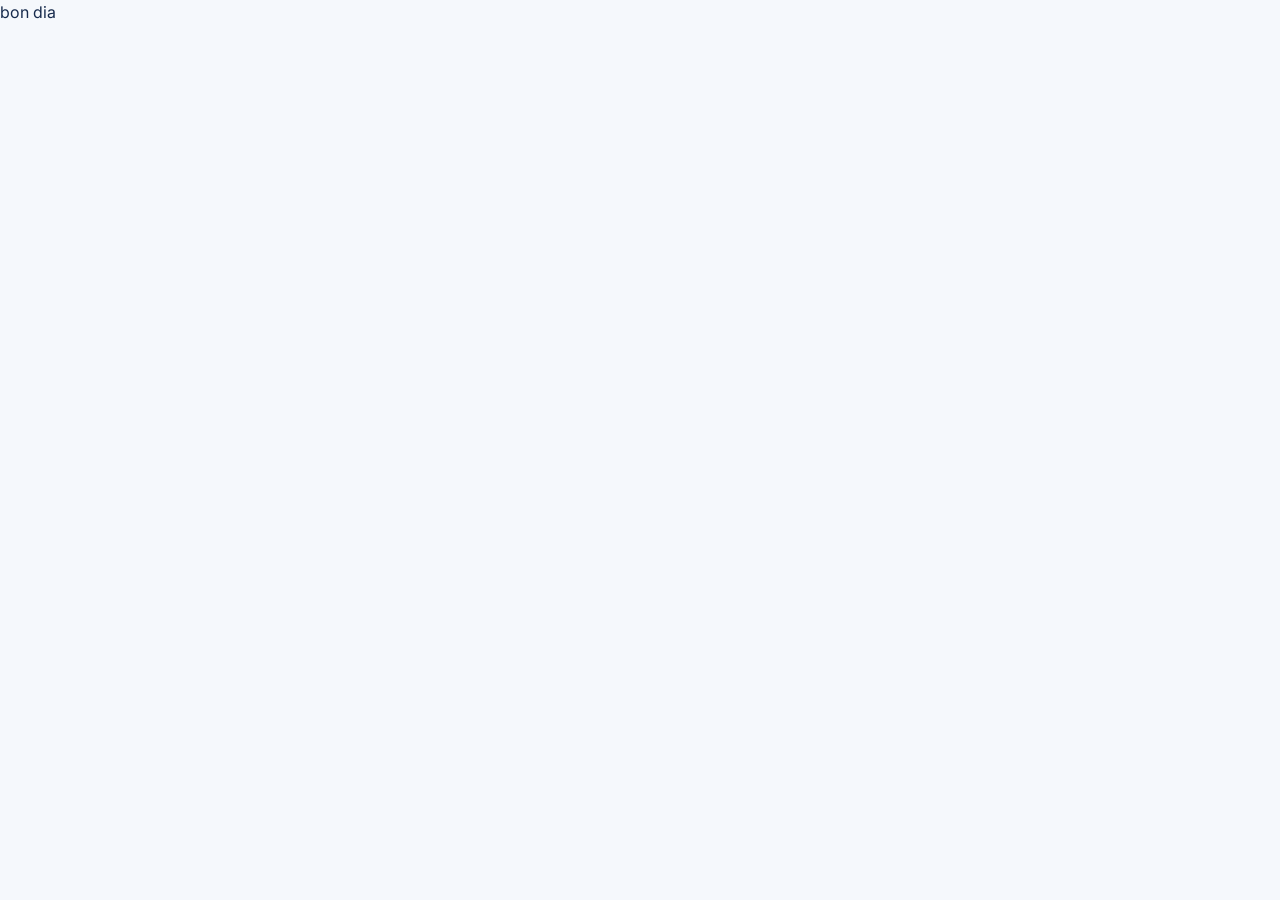
==== agendamento.html @ 5b789831 "Alterações e Adições - HTML & CSS Mudanças no HTML: - Título "Consumed" -> "ConsuMed"; - Fontes alte" ====
<!DOCTYPE html>
<html lang="pt-BR">
<head>
    <meta charset="UTF-8">
    <meta name="viewport" content="width=device-width, initial-scale=1.0">
    <title>Agendamentos</title>
    <link rel="preconnect" href="https://fonts.googleapis.com">
    <link rel="preconnect" href="https://fonts.gstatic.com" crossorigin>
    <link href="https://fonts.googleapis.com/css2?family=Inter:ital,opsz,wght@0,14..32,100..900;1,14..32,100..900&family=Newsreader:ital,opsz,wght@0,6..72,200..800;1,6..72,200..800&display=swap" rel="stylesheet">
    <link rel="stylesheet" href="style.css">
</head>
<body>
    <p>bon dia</p>
</body>
</html>
---- style.css ----
* {
    margin: 0;
    padding: 0;
    box-sizing: border-box;
}

body {
    font-family: "Inter", sans-serif;
    font-size: 16px;
    line-height: 1.6;
    background-color: #f5f8fc;
    color: #172b4d;
}

header {
    position: fixed;
    top: 0;
    left: 0;
    width: 100%;
    height: 80px;
    z-index: 1000;
    padding: 20px 40px;
    background-color: transparent;
    display: flex;
    transition: background-color 0.3s ease, padding 0.3s ease, box-shadow 0.3s ease;
}

header.scrolled {
    background-color: #172b4d;
    padding: 10px 40px;
    box-shadow: 0 2px 10px rgba(0,0,0,0,.2);
}

h1, h2, h3, h4, h5, h6 {
    font-family: 'Montserrat', serif;
    font-weight: 700;
    color: #172b4d;
}

nav {
    width: 100%;
    display: flex;
    justify-content: space-between;
    align-items: center;
}

.logo {
    position: absolute;
    left: 5%;
}

.logo img {
    width: 150px;
    display: block;
}

.paginas {
    display: flex;
    gap: 30px;
}

.paginas a {
    text-decoration: none;
    color: #172b4d;
    font-weight: 500;
}

main > section:first-child {
    position: relative;
    height: 550px;
}

.imagem {
    width: 100%;
    height: 100%;
}

.imagem img {
    width: 100%;
    height: 100%;
    object-fit: cover;
}

.texto1 {
    position: absolute;
    z-index: 2;
    top: 50%;
    left: 8%;
    transform: translateY(-50%);
}

.hero p.lead {
    font-size: 1.25rem;
}

.hero h1 {
    font-size: 2.5rem;
    margin-bottom: 1rem;
}
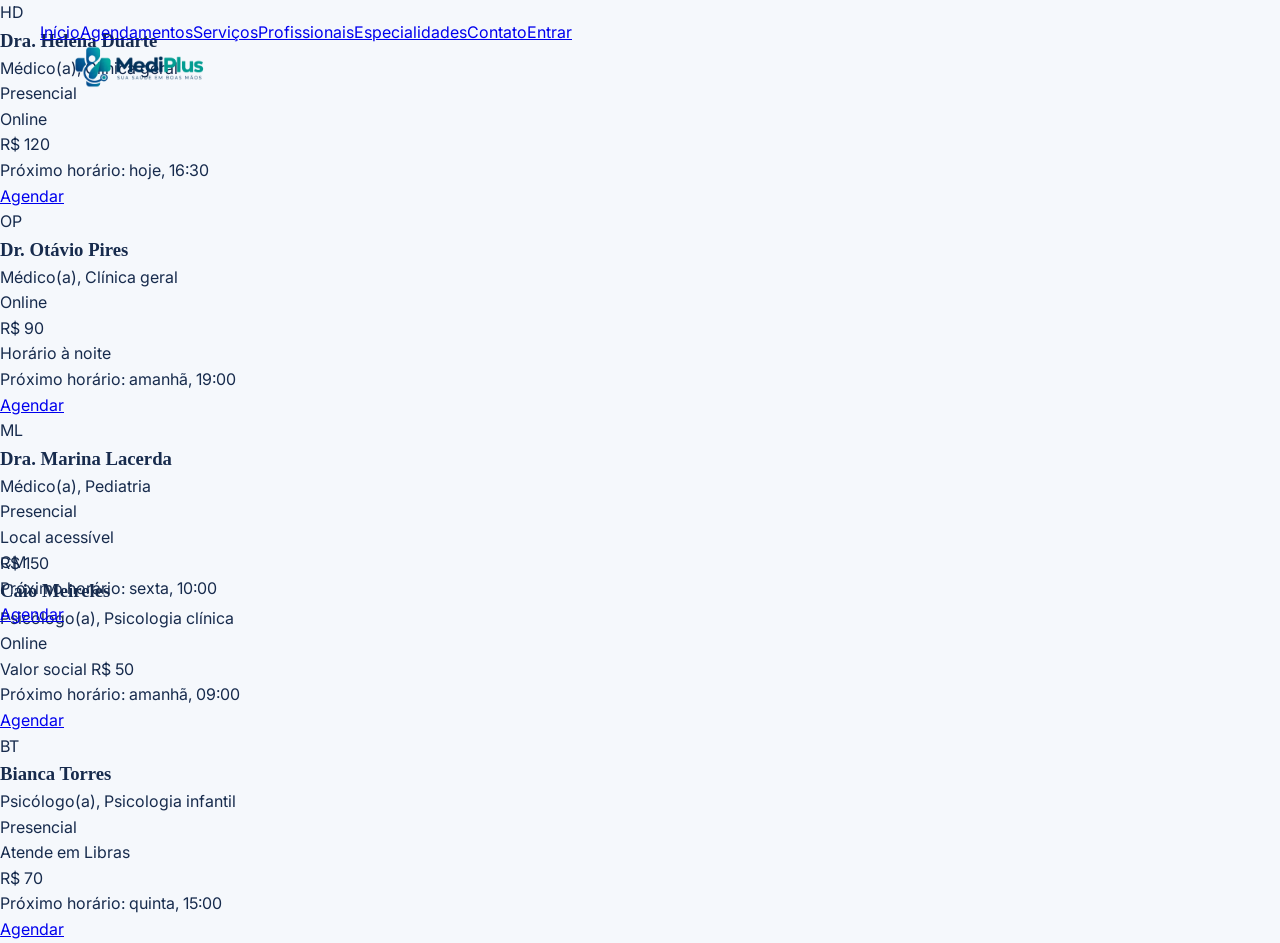
==== commit 8293f208: "1- Foi criada a página especialidades.html 2- Foi criado o conteúdo da página especialidades e agend" ====
--- a/agendamento.html
+++ b/agendamento.html
@@ -1,15 +1,109 @@
 <!DOCTYPE html>
-<html lang="pt-BR">
+<html lang="pt-br">
+
 <head>
     <meta charset="UTF-8">
-    <meta name="viewport" content="width=device-width, initial-scale=1.0">
+    <meta name="viewport" content="width=device-width, initial-scale=1, viewport-fit=cover">
+    <meta name="description"
+        content="Encontre médicos e psicólogos com horários livres, mesmo sem saber por onde começar.">
     <title>Agendamentos</title>
     <link rel="preconnect" href="https://fonts.googleapis.com">
     <link rel="preconnect" href="https://fonts.gstatic.com" crossorigin>
-    <link href="https://fonts.googleapis.com/css2?family=Inter:ital,opsz,wght@0,14..32,100..900;1,14..32,100..900&family=Newsreader:ital,opsz,wght@0,6..72,200..800;1,6..72,200..800&display=swap" rel="stylesheet">
+    <link
+        href="https://fonts.googleapis.com/css2?family=Inter:ital,opsz,wght@0,14..32,100..900;1,14..32,100..900&family=Newsreader:ital,opsz,wght@0,6..72,200..800;1,6..72,200..800&display=swap"
+        rel="stylesheet">
     <link rel="stylesheet" href="style.css">
 </head>
+
 <body>
-    <p>bon dia</p>
+    <header class="top" id="hd">
+        <div class="in">
+            <a class="logo" href="index.html"><img src="imagens/logo.png" alt="Consumed, página inicial"></a>
+            <nav aria-label="Principal">
+                <a class="l" href="#inicio">Início</a>
+                <a class="l" href="agendamento.html">Agendamentos</a>
+                <a class="l" href="#servicos">Serviços</a>
+                <a class="l" href="#profissionais">Profissionais</a>
+                <a class="l" href="especialidades.html">Especialidades</a>
+                <a class="l" href="#contato">Contato</a>
+                <a class="btn nv" href="#">Entrar</a>
+            </nav>
+        </div>
+    </header>
+
+    <main>
+        <section class="medicos">
+            <div>
+                <article class="pro m">
+                    <div class="av" aria-hidden="true">HD</div>
+                    <h3>Dra. Helena Duarte</h3>
+                    <p class="esp">Médico(a), Clínica geral</p>
+                    <ul class="tags">
+                        <li>Presencial</li>
+                        <li>Online</li>
+                        <li>R$ 120</li>
+                    </ul>
+                    <p class="slot">Próximo horário: hoje, 16:30</p>
+                    <a class="btn ghost" href="#">Agendar</a>
+                </article>
+
+                <article class="pro m">
+                    <div class="av" aria-hidden="true">OP</div>
+                    <h3>Dr. Otávio Pires</h3>
+                    <p class="esp">Médico(a), Clínica geral</p>
+                    <ul class="tags">
+                        <li>Online</li>
+                        <li>R$ 90</li>
+                        <li>Horário à noite</li>
+                    </ul>
+                    <p class="slot">Próximo horário: amanhã, 19:00</p>
+                    <a class="btn ghost" href="#">Agendar</a>
+                </article>
+
+                <article class="pro m">
+                    <div class="av" aria-hidden="true">ML</div>
+                    <h3>Dra. Marina Lacerda</h3>
+                    <p class="esp">Médico(a), Pediatria</p>
+                    <ul class="tags">
+                        <li>Presencial</li>
+                        <li>Local acessível</li>
+                        <li>R$ 150</li>
+                    </ul>
+                    <p class="slot">Próximo horário: sexta, 10:00</p>
+                    <a class="btn ghost" href="#">Agendar</a>
+                </article>
+            </div>
+        </section>
+
+
+        <section class="psicologos">
+            <div>
+                <article class="pro p">
+                    <div class="av" aria-hidden="true">CM</div>
+                    <h3>Caio Meireles</h3>
+                    <p class="esp">Psicólogo(a), Psicologia clínica</p>
+                    <ul class="tags">
+                        <li>Online</li>
+                        <li>Valor social R$ 50</li>
+                    </ul>
+                    <p class="slot">Próximo horário: amanhã, 09:00</p>
+                    <a class="btn ghost" href="#">Agendar</a>
+                </article>
+
+                <article class="pro p">
+                    <div class="av" aria-hidden="true">BT</div>
+                    <h3>Bianca Torres</h3>
+                    <p class="esp">Psicólogo(a), Psicologia infantil</p>
+                    <ul class="tags">
+                        <li>Presencial</li>
+                        <li>Atende em Libras</li>
+                        <li>R$ 70</li>
+                    </ul>
+                    <p class="slot">Próximo horário: quinta, 15:00</p>
+                    <a class="btn ghost" href="#">Agendar</a>
+                </article>
+            </div>
+        </section>
+    </main>
 </body>
 </html>
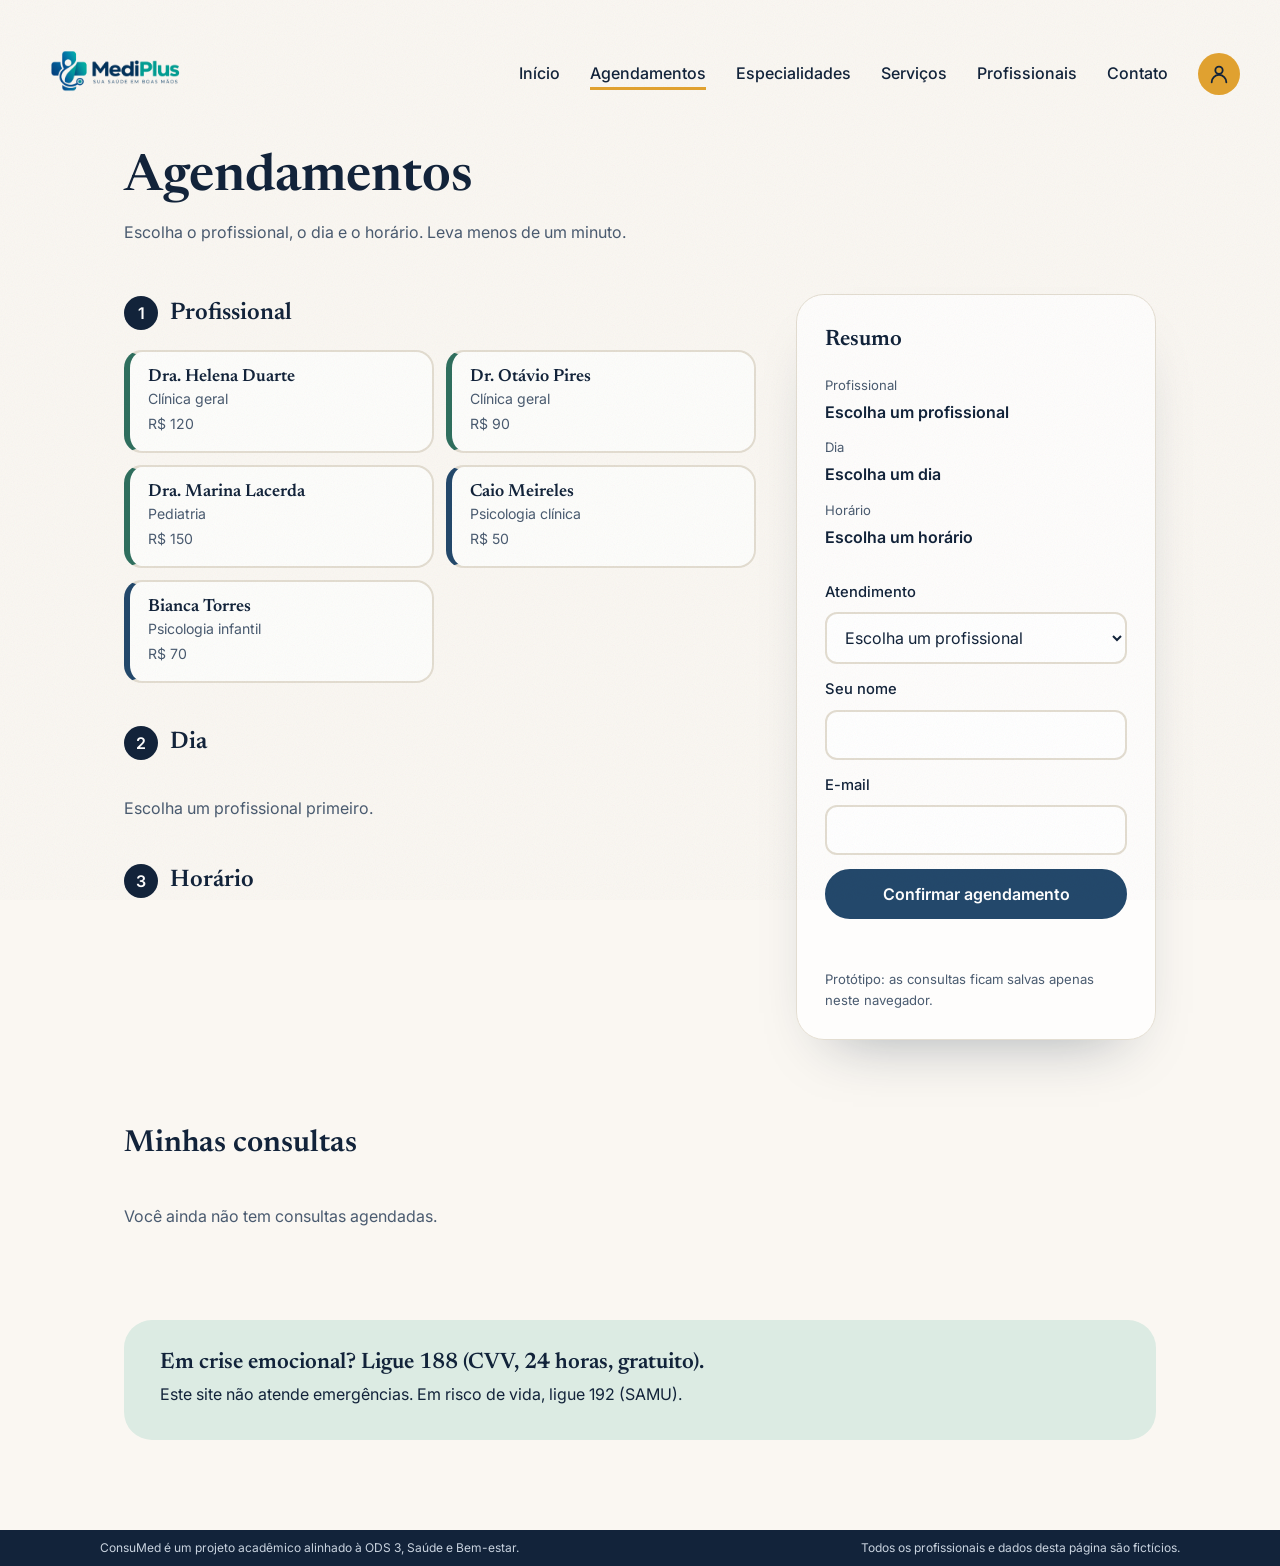
==== commit 8c16864a: "Adicionado fluxo de agendamento e página de especialidades. Implementa um novo fluxo de agendamento " ====
--- a/agendamento.html
+++ b/agendamento.html
@@ -1,109 +1,124 @@
 <!DOCTYPE html>
-<html lang="pt-br">
-
-<head>
-    <meta charset="UTF-8">
-    <meta name="viewport" content="width=device-width, initial-scale=1, viewport-fit=cover">
-    <meta name="description"
-        content="Encontre médicos e psicólogos com horários livres, mesmo sem saber por onde começar.">
-    <title>Agendamentos</title>
-    <link rel="preconnect" href="https://fonts.googleapis.com">
-    <link rel="preconnect" href="https://fonts.gstatic.com" crossorigin>
-    <link
-        href="https://fonts.googleapis.com/css2?family=Inter:ital,opsz,wght@0,14..32,100..900;1,14..32,100..900&family=Newsreader:ital,opsz,wght@0,6..72,200..800;1,6..72,200..800&display=swap"
-        rel="stylesheet">
-    <link rel="stylesheet" href="style.css">
-</head>
-
-<body>
-    <header class="top" id="hd">
-        <div class="in">
-            <a class="logo" href="index.html"><img src="imagens/logo.png" alt="Consumed, página inicial"></a>
-            <nav aria-label="Principal">
-                <a class="l" href="#inicio">Início</a>
-                <a class="l" href="agendamento.html">Agendamentos</a>
-                <a class="l" href="#servicos">Serviços</a>
-                <a class="l" href="#profissionais">Profissionais</a>
-                <a class="l" href="especialidades.html">Especialidades</a>
-                <a class="l" href="#contato">Contato</a>
-                <a class="btn nv" href="#">Entrar</a>
-            </nav>
-        </div>
-    </header>
-
-    <main>
-        <section class="medicos">
-            <div>
-                <article class="pro m">
-                    <div class="av" aria-hidden="true">HD</div>
-                    <h3>Dra. Helena Duarte</h3>
-                    <p class="esp">Médico(a), Clínica geral</p>
-                    <ul class="tags">
-                        <li>Presencial</li>
-                        <li>Online</li>
-                        <li>R$ 120</li>
-                    </ul>
-                    <p class="slot">Próximo horário: hoje, 16:30</p>
-                    <a class="btn ghost" href="#">Agendar</a>
-                </article>
-
-                <article class="pro m">
-                    <div class="av" aria-hidden="true">OP</div>
-                    <h3>Dr. Otávio Pires</h3>
-                    <p class="esp">Médico(a), Clínica geral</p>
-                    <ul class="tags">
-                        <li>Online</li>
-                        <li>R$ 90</li>
-                        <li>Horário à noite</li>
-                    </ul>
-                    <p class="slot">Próximo horário: amanhã, 19:00</p>
-                    <a class="btn ghost" href="#">Agendar</a>
-                </article>
-
-                <article class="pro m">
-                    <div class="av" aria-hidden="true">ML</div>
-                    <h3>Dra. Marina Lacerda</h3>
-                    <p class="esp">Médico(a), Pediatria</p>
-                    <ul class="tags">
-                        <li>Presencial</li>
-                        <li>Local acessível</li>
-                        <li>R$ 150</li>
-                    </ul>
-                    <p class="slot">Próximo horário: sexta, 10:00</p>
-                    <a class="btn ghost" href="#">Agendar</a>
-                </article>
+<html lang="pt-BR">
+    <head>
+        <meta charset="UTF-8" />
+        <meta name="viewport" content="width=device-width, initial-scale=1, viewport-fit=cover" />
+        <meta name="description" content="Agende uma consulta com médicos e psicólogos: escolha o profissional, o dia e o horário." />
+        <title>Agendamentos | ConsuMed</title>
+        <link rel="preconnect" href="https://fonts.googleapis.com" />
+        <link rel="preconnect" href="https://fonts.gstatic.com" crossorigin />
+        <link
+            href="https://fonts.googleapis.com/css2?family=Inter:ital,opsz,wght@0,14..32,100..900;1,14..32,100..900&family=Newsreader:ital,opsz,wght@0,6..72,200..800;1,6..72,200..800&display=swap"
+            rel="stylesheet"
+        />
+        <link rel="stylesheet" href="style.css" />
+    </head>
+ 
+    <body>
+        <header class="top" id="hd">
+            <div class="in">
+                <a class="logo" href="index.html">
+                    <img src="imagens/logo.png" alt="ConsuMed, página inicial" />
+                </a>
+                <nav aria-label="Principal" id="menu">
+                    <a class="l" href="index.html#inicio">Início</a>
+                    <a class="l" href="agendamento.html" aria-current="page">Agendamentos</a>
+                    <a class="l" href="especialidades.html">Especialidades</a>
+                    <a class="l" href="index.html#servicos">Serviços</a>
+                    <a class="l" href="index.html#profissionais">Profissionais</a>
+                    <a class="l" href="index.html#contato">Contato</a>
+                    <a class="user" href="#" aria-label="Entrar na sua conta">
+                        <svg viewBox="0 0 24 24" width="22" height="22" fill="none" stroke="currentColor" stroke-width="2" stroke-linecap="round" stroke-linejoin="round" aria-hidden="true">
+                            <circle cx="12" cy="8" r="4" />
+                            <path d="M4 21c0-4.4 3.6-8 8-8s8 3.6 8 8" />
+                        </svg>
+                    </a>
+                </nav>
+                <button class="burger" type="button" aria-label="Abrir menu" aria-expanded="false" aria-controls="menu">
+                    <span></span>
+                </button>
             </div>
-        </section>
-
-
-        <section class="psicologos">
-            <div>
-                <article class="pro p">
-                    <div class="av" aria-hidden="true">CM</div>
-                    <h3>Caio Meireles</h3>
-                    <p class="esp">Psicólogo(a), Psicologia clínica</p>
-                    <ul class="tags">
-                        <li>Online</li>
-                        <li>Valor social R$ 50</li>
-                    </ul>
-                    <p class="slot">Próximo horário: amanhã, 09:00</p>
-                    <a class="btn ghost" href="#">Agendar</a>
-                </article>
-
-                <article class="pro p">
-                    <div class="av" aria-hidden="true">BT</div>
-                    <h3>Bianca Torres</h3>
-                    <p class="esp">Psicólogo(a), Psicologia infantil</p>
-                    <ul class="tags">
-                        <li>Presencial</li>
-                        <li>Atende em Libras</li>
-                        <li>R$ 70</li>
-                    </ul>
-                    <p class="slot">Próximo horário: quinta, 15:00</p>
-                    <a class="btn ghost" href="#">Agendar</a>
-                </article>
+        </header>
+ 
+        <main>
+            <section class="pagina" aria-labelledby="t-agenda">
+                <div class="wrap">
+                    <h1 id="t-agenda">Agendamentos</h1>
+                    <p class="sub">Escolha o profissional, o dia e o horário. Leva menos de um minuto.</p>
+ 
+                    <div class="agenda">
+                        <div class="passos">
+                            <section class="passo" aria-labelledby="p1">
+                                <h2 id="p1"><span>1</span>Profissional</h2>
+                                <p class="dica" id="filtro-aviso" hidden></p>
+                                <div class="escolhas" id="profissionais-lista"></div>
+                            </section>
+                            <section class="passo" aria-labelledby="p2">
+                                <h2 id="p2"><span>2</span>Dia</h2>
+                                <div class="dias" id="dias"></div>
+                                <p class="dica" id="dica-dia"></p>
+                            </section>
+                            <section class="passo" aria-labelledby="p3">
+                                <h2 id="p3"><span>3</span>Horário</h2>
+                                <div class="horas" id="horas"></div>
+                                <p class="dica" id="dica-hora"></p>
+                            </section>
+                        </div>
+ 
+                        <aside class="resumo" aria-labelledby="t-resumo">
+                            <h2 id="t-resumo">Resumo</h2>
+                            <dl>
+                                <dt>Profissional</dt>
+                                <dd id="r-prof"></dd>
+                                <dt>Dia</dt>
+                                <dd id="r-dia"></dd>
+                                <dt>Horário</dt>
+                                <dd id="r-hora"></dd>
+                            </dl>
+                            <form id="form">
+                                <label for="atend">
+                                    Atendimento
+                                    <select id="atend"></select>
+                                </label>
+                                <label for="nome">
+                                    Seu nome
+                                    <input id="nome" name="nome" type="text" autocomplete="name" required />
+                                </label>
+                                <label for="email">
+                                    E-mail
+                                    <input id="email" name="email" type="email" autocomplete="email" required />
+                                </label>
+                                <button class="btn" type="submit">Confirmar agendamento</button>
+                            </form>
+                            <p class="aviso" id="msg" role="status"></p>
+                            <p class="nota">Protótipo: as consultas ficam salvas apenas neste navegador.</p>
+                        </aside>
+                    </div>
+ 
+                    <section class="minhas" aria-labelledby="t-minhas">
+                        <h2 id="t-minhas">Minhas consultas</h2>
+                        <ul class="consultas" id="minhas"></ul>
+                        <p class="dica" id="sem-consultas">Você ainda não tem consultas agendadas.</p>
+                    </section>
+ 
+                    <div class="crisis" role="note">
+                        <strong>Em crise emocional? Ligue 188 (CVV, 24 horas, gratuito).</strong>
+                        <span>Este site não atende emergências. Em risco de vida, ligue 192 (SAMU).</span>
+                    </div>
+                </div>
+            </section>
+        </main>
+ 
+        <footer>
+            <div class="in">
+                <span>ConsuMed é um projeto acadêmico alinhado à ODS 3, Saúde e Bem-estar.</span>
+                <span>Todos os profissionais e dados desta página são fictícios.</span>
             </div>
-        </section>
-    </main>
-</body>
-</html>+        </footer>
+ 
+        <script src="dados.js" defer></script>
+        <script src="script.js" defer></script>
+        <script src="agendamento.js" defer></script>
+    </body>
+</html>
+ 
--- a/style.css
+++ b/style.css
@@ -1,99 +1,1143 @@
+/* Paleta: papel #FAF7F2, tinta #12233A, azul (psicólogos), verde (médicos), âmbar (destaque) */
+:root {
+    --paper: #faf7f2;
+    --ink: #12233a;
+    --amber: #e0a130;
+    --muted: #4a5b70;
+    --blue: #23486b;
+    --green: #2f6f5e;
+    --green-l: #3f8f7b;
+    --mint: #dcebe3;
+    --sky: #dde7f2;
+    --line: #e3ddd1;
+    --card: rgba(255, 255, 255, 0.72);
+    --serif: 'Newsreader', Georgia, serif;
+    --sans: 'Inter', system-ui, sans-serif;
+}
 * {
     margin: 0;
     padding: 0;
     box-sizing: border-box;
 }
-
+html {
+    scroll-behavior: smooth;
+    scroll-padding-top: 90px;
+    overflow-x: clip;
+}
 body {
-    font-family: "Inter", sans-serif;
+    font-family: var(--sans);
     font-size: 16px;
     line-height: 1.6;
-    background-color: #f5f8fc;
-    color: #172b4d;
-}
-
+    background: var(--paper);
+    color: var(--ink);
+    overflow-x: clip;
+}
+h1,
+h2,
+h3,
+h4 {
+    font-family: var(--serif);
+    font-weight: 600;
+    color: var(--ink);
+}
+[hidden] {
+    display: none !important;
+}
+a:focus-visible,
+button:focus-visible,
+input:focus-visible,
+textarea:focus-visible,
+select:focus-visible {
+    outline: 3px solid var(--amber);
+    outline-offset: 3px;
+}
+.wrap {
+    position: relative;
+    z-index: 2;
+    max-width: 1080px;
+    margin: 0 auto;
+    padding: 0 24px;
+}
+ 
+/* Grão sobre a página */
+body::before {
+    content: '';
+    position: fixed;
+    inset: 0;
+    pointer-events: none;
+    z-index: 50;
+    opacity: 0.07;
+    mix-blend-mode: multiply;
+    background-image: url("data:image/svg+xml,%3Csvg xmlns='http://www.w3.org/2000/svg' width='160' height='160'%3E%3Cfilter id='n'%3E%3CfeTurbulence type='fractalNoise' baseFrequency='.9' numOctaves='2' stitchTiles='stitch'/%3E%3C/filter%3E%3Crect width='100%25' height='100%25' filter='url(%23n)'/%3E%3C/svg%3E");
+}
+ 
+/* Header fixo: transparente no topo, #12233A depois de rolar */
 header {
     position: fixed;
     top: 0;
     left: 0;
     width: 100%;
-    height: 80px;
     z-index: 1000;
-    padding: 20px 40px;
-    background-color: transparent;
-    display: flex;
-    transition: background-color 0.3s ease, padding 0.3s ease, box-shadow 0.3s ease;
-}
-
+    padding: 24px 40px;
+    background: transparent;
+    color: var(--ink);
+    transition:
+        background-color 0.3s ease,
+        color 0.3s ease,
+        padding 0.3s ease,
+        box-shadow 0.3s ease;
+}
+header.scrolled,
+header.open {
+    background: #12233a;
+    color: #ffffff;
+}
 header.scrolled {
-    background-color: #172b4d;
     padding: 10px 40px;
-    box-shadow: 0 2px 10px rgba(0,0,0,0,.2);
-}
-
-h1, h2, h3, h4, h5, h6 {
-    font-family: 'Montserrat', serif;
-    font-weight: 700;
-    color: #172b4d;
-}
-
-nav {
-    width: 100%;
-    display: flex;
+    box-shadow: 0 2px 10px rgba(0, 0, 0, 0.2);
+}
+header .in {
+    max-width: 1200px;
+    margin: 0 auto;
+    display: flex;
+    align-items: center;
     justify-content: space-between;
-    align-items: center;
-}
-
-.logo {
-    position: absolute;
-    left: 5%;
-}
-
+    gap: 24px;
+}
 .logo img {
     width: 150px;
     display: block;
-}
-
-.paginas {
-    display: flex;
+    transition: filter 0.3s ease;
+}
+header.scrolled .logo img,
+header.open .logo img {
+    filter: brightness(0) invert(1);
+} /* remova se o logo já for claro */
+nav {
+    display: flex;
+    align-items: center;
     gap: 30px;
 }
-
-.paginas a {
+nav a.l {
     text-decoration: none;
-    color: #172b4d;
+    color: inherit;
     font-weight: 500;
 }
-
-main > section:first-child {
+nav a.l:hover {
+    text-decoration: underline;
+    text-underline-offset: 6px;
+}
+.user {
+    display: grid;
+    place-items: center;
+    width: 42px;
+    height: 42px;
+    border-radius: 50%;
+    background: #e0a130;
+    color: #12233a;
+    transition: transform 0.2s ease;
+}
+.user:hover {
+    transform: scale(1.06);
+}
+.burger {
+    display: none;
+    width: 44px;
+    height: 44px;
+    border: 0;
+    background: transparent;
+    color: inherit;
+    cursor: pointer;
+    place-items: center;
+}
+.burger span {
+    display: block;
+    width: 22px;
+    height: 2px;
+    background: currentColor;
+    box-shadow:
+        0 7px currentColor,
+        0 -7px currentColor;
+}
+ 
+/* Botões */
+.btn {
+    display: inline-block;
+    font: 600 1rem var(--sans);
+    padding: 13px 26px;
+    border-radius: 999px;
+    background: var(--blue);
+    color: #fff;
+    text-decoration: none;
+    border: 2px solid var(--blue);
+    cursor: pointer;
+    transition: background-color 0.2s ease;
+}
+.btn:hover {
+    background: #1a3a5b;
+}
+.btn.ghost {
+    background: transparent;
+    color: var(--ink);
+    border-color: var(--line);
+    padding: 9px 20px;
+    font-size: 0.95rem;
+}
+.btn.ghost:hover {
+    background: #fff;
+}
+ 
+/* Hero */
+.hero {
     position: relative;
-    height: 550px;
-}
-
-.imagem {
+    min-height: 100vh;
+    display: flex;
+    align-items: center;
+    overflow: hidden;
+    padding: 120px 0 110px;
+}
+#sh {
+    position: absolute;
+    inset: 0;
     width: 100%;
     height: 100%;
-}
-
-.imagem img {
+    background: linear-gradient(120deg, #dcebe3, #faf7f2 55%, #dde7f2);
+}
+.hero::after {
+    content: '';
+    position: absolute;
+    left: 0;
+    right: 0;
+    bottom: 0;
+    height: 160px;
+    background: linear-gradient(transparent, var(--paper));
+}
+.hero .wrap {
+    display: grid;
+    gap: 56px;
+    align-items: center;
+    width: 100%;
+}
+.hero h1 {
+    font-size: clamp(2.4rem, 5.4vw, 4rem);
+    line-height: 1.1;
+    letter-spacing: -0.015em;
+    max-width: 12em;
+    margin-bottom: 1rem;
+}
+.hero p.lead {
+    font-size: 1.25rem;
+    color: var(--muted);
+    max-width: 26em;
+}
+.cta {
+    margin-top: 40px;
+    display: flex;
+    flex-wrap: wrap;
+    align-items: center;
+    gap: 14px 28px;
+}
+.cta a.t {
+    color: var(--ink);
+    font-weight: 600;
+}
+.flutua {
+    position: absolute;
+    left: 4%;
+    bottom: 40px;
+    padding: 14px 20px;
+    border-radius: 18px;
+    background: rgba(255, 255, 255, 0.85);
+    backdrop-filter: blur(8px);
+    box-shadow: 0 20px 40px -20px rgba(18, 35, 58, 0.5);
+    display: grid;
+}
+.flutua small {
+    color: var(--muted);
+    font-size: 0.8rem;
+}
+.flutua b {
+    font: 600 1.3rem var(--serif);
+}
+ 
+/* Moldura da imagem do hero */
+.arte {
+    position: relative;
+}
+.moldura {
+    position: relative;
+    isolation: isolate;
+    width: 100%;
+    max-width: 400px;
+    aspect-ratio: 4 / 5;
+    margin: 0 auto;
+    padding: 10px;
+    background: rgba(255, 255, 255, 0.7);
+    border: 1px solid var(--line);
+    border-radius: 999px 999px 32px 32px;
+    box-shadow: 0 30px 60px -30px rgba(18, 35, 58, 0.5);
+}
+.moldura::before {
+    content: '';
+    position: absolute;
+    inset: 0;
+    z-index: -1;
+    transform: translate(18px, 18px);
+    border: 2px solid var(--green-l);
+    border-radius: inherit;
+}
+.foto {
+    position: relative;
+    width: 100%;
+    height: 100%;
+    overflow: hidden;
+    border-radius: 999px 999px 22px 22px;
+    background: linear-gradient(160deg, var(--mint), var(--sky));
+}
+.foto::after {
+    content: 'Espaço para a sua imagem';
+    position: absolute;
+    inset: 18px;
+    display: grid;
+    place-items: center;
+    padding: 24px;
+    text-align: center;
+    color: var(--muted);
+    font: 500 0.95rem var(--sans);
+    border: 2px dashed rgba(35, 72, 107, 0.3);
+    border-radius: 999px 999px 14px 14px;
+}
+.foto img {
+    position: absolute;
+    inset: 0;
+    z-index: 1;
     width: 100%;
     height: 100%;
     object-fit: cover;
 }
-
-.texto1 {
+ 
+/* Seções */
+section.s {
+    padding: 130px 0 0;
+}
+section.s h2 {
+    font-size: clamp(1.9rem, 3.6vw, 2.7rem);
+    line-height: 1.12;
+}
+.sub {
+    color: var(--muted);
+    max-width: 34em;
+    margin: 14px 0 0;
+}
+.c {
+    text-align: left;
+}
+ 
+/* Triagem em duas colunas */
+#comecar .wrap {
+    display: grid;
+    gap: 0 72px;
+    grid-template-columns: 1fr;
+    grid-template-areas: 'h' 's' 'c' 'o' 'n';
+}
+#t-comecar {
+    grid-area: h;
+}
+#comecar .sub:first-of-type {
+    grid-area: s;
+}
+.chips {
+    grid-area: c;
+    display: flex;
+    flex-direction: column;
+    gap: 12px;
+    margin-top: 32px;
+    counter-reset: c;
+}
+#out {
+    grid-area: o;
+    margin-top: 32px;
+    padding: 32px;
+    background: var(--card);
+    backdrop-filter: blur(8px);
+    border: 1px solid var(--line);
+    border-radius: 32px;
+    box-shadow: 0 30px 60px -36px rgba(18, 35, 58, 0.4);
+}
+#comecar .sub:last-of-type {
+    grid-area: n;
+    font-size: 0.92rem;
+    margin-top: 20px;
+}
+@media (min-width: 900px) {
+    #comecar .wrap {
+        grid-template-columns: 0.9fr 1.1fr;
+        grid-template-areas: 'h o' 's o' 'c o' 'n o';
+        grid-template-rows: auto auto auto 1fr;
+        align-items: start;
+    }
+    #out {
+        margin-top: 0;
+    }
+}
+.chip,
+.tab {
+    font: 500 1.05rem var(--sans);
+    border: 2px solid var(--line);
+    background: var(--card);
+    color: var(--ink);
+    cursor: pointer;
+    backdrop-filter: blur(6px);
+}
+.chip {
+    display: flex;
+    align-items: center;
+    gap: 16px;
+    text-align: left;
+    padding: 18px 22px;
+    border-radius: 20px;
+    counter-increment: c;
+}
+.chip::before {
+    content: counter(c, decimal-leading-zero);
+    font: 600 1.2rem var(--serif);
+    color: var(--green);
+}
+.chip:hover,
+.tab:hover {
+    border-color: var(--blue);
+}
+.chip[aria-pressed='true'],
+.tab[aria-pressed='true'] {
+    background: var(--ink);
+    border-color: var(--ink);
+    color: #fff;
+}
+.chip[aria-pressed='true']::before {
+    color: var(--amber);
+}
+#out h3 {
+    font-size: 1.5rem;
+}
+.why {
+    color: var(--muted);
+    margin: 8px 0 24px;
+}
+.fade {
+    animation: entra 0.3s ease-out;
+}
+@keyframes entra {
+    from {
+        opacity: 0;
+        transform: translateY(8px);
+    }
+    to {
+        opacity: 1;
+        transform: none;
+    }
+}
+ 
+/* Serviços (bento) */
+.bento {
+    display: grid;
+    gap: 18px;
+    margin-top: 48px;
+    grid-template-columns: repeat(4, 1fr);
+    grid-auto-rows: minmax(150px, auto);
+}
+.tile {
+    position: relative;
+    overflow: hidden;
+    padding: 28px;
+    border-radius: 28px;
+    display: flex;
+    flex-direction: column;
+    justify-content: flex-end;
+    gap: 6px;
+    background: var(--card);
+    border: 1px solid var(--line);
+}
+.tile::after {
+    content: '';
     position: absolute;
-    z-index: 2;
-    top: 50%;
-    left: 8%;
-    transform: translateY(-50%);
-}
-
-.hero p.lead {
+    top: -50px;
+    right: -50px;
+    width: 160px;
+    height: 160px;
+    border-radius: 50%;
+    background: currentColor;
+    opacity: 0.08;
+}
+.tile h3 {
+    font-size: 1.3rem;
+    color: inherit;
+}
+.tile p {
+    max-width: 24em;
+    opacity: 0.9;
+}
+.t-med {
+    grid-column: span 2;
+    grid-row: span 2;
+    background: var(--green);
+    color: #fff;
+    border: 0;
+}
+.t-med h3 {
+    font-size: 2.1rem;
+}
+.t-psi {
+    grid-column: span 2;
+    background: var(--blue);
+    color: #fff;
+    border: 0;
+}
+.t-val {
+    background: #f6e4b5;
+    border: 0;
+}
+.t-lib {
+    grid-column: span 2;
+    background: var(--mint);
+    border: 0;
+}
+.t-noi {
+    grid-column: span 2;
+    background: var(--ink);
+    color: #fff;
+    border: 0;
+}
+@media (max-width: 760px) {
+    .bento {
+        grid-template-columns: 1fr 1fr;
+    }
+    .t-med,
+    .t-psi,
+    .t-lib,
+    .t-noi {
+        grid-column: span 2;
+        grid-row: auto;
+    }
+}
+ 
+/* Busca direta */
+.search {
+    margin-top: 40px;
+    padding: 36px;
+    background: var(--ink);
+    color: #fff;
+    border-radius: 28px;
+    text-align: left;
+    box-shadow: 0 30px 60px -30px rgba(18, 35, 58, 0.5);
+}
+.fields {
+    display: grid;
+    gap: 16px;
+    grid-template-columns: repeat(auto-fit, minmax(200px, 1fr));
+    align-items: end;
+}
+label {
+    display: grid;
+    gap: 8px;
+    font-size: 0.92rem;
+    font-weight: 500;
+}
+select,
+input,
+textarea {
+    font: 400 1rem var(--sans);
+    width: 100%;
+    min-height: 50px;
+    padding: 13px 14px;
+    border: 2px solid transparent;
+    border-radius: 12px;
+    background: #fff;
+    color: var(--ink);
+}
+.search .btn {
+    background: var(--amber);
+    border-color: var(--amber);
+    color: var(--ink);
+}
+details {
+    margin-top: 24px;
+}
+summary {
+    cursor: pointer;
+    font-weight: 500;
+}
+.access {
+    display: flex;
+    flex-wrap: wrap;
+    gap: 10px;
+    margin-top: 16px;
+}
+.tog {
+    font: 500 0.95rem var(--sans);
+    padding: 9px 16px;
+    border-radius: 999px;
+    border: 2px solid #4b6482;
+    background: transparent;
+    color: #fff;
+    cursor: pointer;
+}
+.tog[aria-pressed='true'] {
+    background: var(--amber);
+    border-color: var(--amber);
+    color: var(--ink);
+}
+ 
+/* Profissionais */
+.tabs {
+    display: flex;
+    flex-wrap: wrap;
+    gap: 10px;
+    margin-top: 28px;
+}
+.tab {
+    padding: 10px 22px;
+    border-radius: 999px;
+}
+.list {
+    display: grid;
+    gap: 28px;
+    grid-template-columns: repeat(auto-fit, minmax(280px, 1fr));
+    margin-top: 36px;
+}
+.pair {
+    display: grid;
+    gap: 20px;
+    grid-template-columns: 1fr;
+}
+.pro {
+    display: grid;
+    align-content: start;
+    gap: 10px;
+    padding: 28px;
+    background: var(--card);
+    backdrop-filter: blur(8px);
+    border: 1px solid var(--line);
+    border-radius: 24px;
+    box-shadow: 0 20px 40px -24px rgba(18, 35, 58, 0.25);
+    transition: transform 0.25s ease;
+}
+.list .pro:hover {
+    transform: translateY(-6px);
+}
+.av {
+    width: 56px;
+    height: 56px;
+    border-radius: 50%;
+    display: grid;
+    place-items: center;
+    background: var(--green);
+    color: #fff;
+    font: 600 1.1rem var(--serif);
+}
+.pro.p .av {
+    background: var(--blue);
+}
+.pro h3 {
     font-size: 1.25rem;
-}
-
-.hero h1 {
-    font-size: 2.5rem;
-    margin-bottom: 1rem;
-}
+    margin-top: 6px;
+}
+.esp {
+    color: var(--muted);
+}
+.tags {
+    list-style: none;
+    margin-top: 4px;
+    display: flex;
+    flex-wrap: wrap;
+    gap: 8px;
+}
+.tags li {
+    font-size: 0.86rem;
+    font-weight: 500;
+    padding: 4px 12px;
+    border-radius: 999px;
+    background: var(--mint);
+}
+.pro.p .tags li {
+    background: var(--sky);
+}
+.slot {
+    font-weight: 600;
+    margin-top: 8px;
+}
+.pro .btn {
+    justify-self: start;
+    margin-top: 6px;
+}
+ 
+/* Contato */
+.contato {
+    display: grid;
+    gap: 48px;
+}
+@media (min-width: 900px) {
+    .contato {
+        grid-template-columns: 0.8fr 1.2fr;
+    }
+}
+.info {
+    margin-top: 28px;
+    font: 500 1.2rem/1.7 var(--serif);
+}
+.form {
+    display: grid;
+    gap: 18px;
+    padding: 32px;
+    background: var(--card);
+    backdrop-filter: blur(8px);
+    border: 1px solid var(--line);
+    border-radius: 28px;
+}
+.form input,
+.form textarea {
+    border-color: var(--line);
+    resize: vertical;
+}
+.form .btn {
+    justify-self: start;
+}
+ 
+/* Aviso de crise e rodapé */
+.crisis {
+    margin-top: 130px;
+    padding: 32px 36px;
+    background: var(--mint);
+    border-radius: 28px;
+    display: flex;
+    flex-wrap: wrap;
+    gap: 8px 32px;
+    align-items: center;
+    justify-content: space-between;
+}
+.crisis strong {
+    font: 600 1.4rem var(--serif);
+}
+footer {
+    margin-top: 90px;
+    padding: 10px 24px;
+    background: var(--ink);
+    color: #c9d3df;
+    font-size: 0.75rem;
+    line-height: 1.4;
+}
+footer .in {
+    max-width: 1080px;
+    margin: 0 auto;
+    display: flex;
+    flex-wrap: wrap;
+    justify-content: space-between;
+    gap: 4px 24px;
+}
+.pagina {
+    min-height: 70vh;
+    padding: 150px 0 0;
+}
+.pagina h1 {
+    font-size: clamp(2.2rem, 4.5vw, 3.2rem);
+    line-height: 1.1;
+}
+ 
+/* Desktop largo: hero em duas colunas */
+@media (min-width: 900px) {
+    .hero .wrap {
+        grid-template-columns: 1.1fr 0.9fr;
+    }
+}
+ 
+/* Menu mobile */
+@media (max-width: 900px) {
+    header {
+        padding: 16px 20px;
+    }
+    header.scrolled {
+        padding: 10px 20px;
+    }
+    .burger {
+        display: grid;
+    }
+    nav {
+        display: none;
+        position: absolute;
+        top: 100%;
+        left: 0;
+        right: 0;
+        flex-direction: column;
+        align-items: flex-start;
+        gap: 0;
+        padding: 8px 24px 24px;
+        background: #12233a;
+        color: #fff;
+    }
+    header.open nav {
+        display: flex;
+    }
+    nav a.l {
+        padding: 14px 0;
+        width: 100%;
+    }
+    nav .user {
+        margin-top: 12px;
+    }
+}
+@media (max-width: 600px) {
+    .search,
+    .form,
+    #out {
+        padding: 22px;
+    }
+}
+@media (prefers-reduced-motion: reduce) {
+    html {
+        scroll-behavior: auto;
+    }
+    .fade {
+        animation: none;
+    }
+}
+ 
+/* ===== Páginas internas: navegação atual ===== */
+nav a.l[aria-current='page'] {
+    text-decoration: underline;
+    text-decoration-color: var(--amber);
+    text-decoration-thickness: 3px;
+    text-underline-offset: 8px;
+}
+ 
+/* ===== Especialidades ===== */
+.esp-grid {
+    display: grid;
+    gap: 18px;
+    margin-top: 48px;
+    grid-template-columns: repeat(auto-fit, minmax(260px, 1fr));
+}
+.esp-card {
+    display: grid;
+    align-content: start;
+    gap: 10px;
+    padding: 28px;
+    border-radius: 28px;
+}
+.esp-card.e-geral {
+    background: var(--green);
+    color: #fff;
+}
+.esp-card.e-psi {
+    background: var(--blue);
+    color: #fff;
+}
+.esp-card.e-crianca {
+    background: var(--mint);
+}
+.esp-card h3 {
+    color: inherit;
+    font-size: 1.5rem;
+}
+.esp-card .para {
+    font-weight: 600;
+}
+.pagina .crisis,
+.s .crisis {
+    margin-top: 90px;
+}
+ 
+/* ===== Agendamentos ===== */
+.agenda {
+    display: grid;
+    gap: 40px;
+    margin-top: 48px;
+}
+.passo {
+    margin-bottom: 40px;
+}
+.passo h2 {
+    display: flex;
+    align-items: center;
+    gap: 12px;
+    font-size: 1.5rem;
+}
+.passo h2 span {
+    display: grid;
+    place-items: center;
+    width: 34px;
+    height: 34px;
+    border-radius: 50%;
+    background: var(--ink);
+    color: #fff;
+    font: 600 1rem var(--sans);
+}
+.escolhas {
+    display: grid;
+    gap: 12px;
+    margin-top: 18px;
+    grid-template-columns: repeat(auto-fit, minmax(230px, 1fr));
+}
+.escolha {
+    display: grid;
+    gap: 2px;
+    padding: 16px 18px;
+    text-align: left;
+    font: inherit;
+    color: var(--ink);
+    background: var(--card);
+    border: 2px solid var(--line);
+    border-left-width: 6px;
+    border-radius: 18px;
+    cursor: pointer;
+}
+.escolha.m {
+    border-left-color: var(--green);
+}
+.escolha.p {
+    border-left-color: var(--blue);
+}
+.escolha b {
+    font: 600 1.1rem var(--serif);
+}
+.escolha small {
+    color: var(--muted);
+    font-size: 0.88rem;
+}
+.escolha[aria-pressed='true'] {
+    background: #fff;
+    box-shadow:
+        0 0 0 2px var(--ink),
+        0 12px 30px -18px rgba(18, 35, 58, 0.5);
+}
+.dias,
+.horas {
+    display: flex;
+    flex-wrap: wrap;
+    gap: 10px;
+    margin-top: 18px;
+}
+.dia,
+.hora {
+    font: 500 1rem var(--sans);
+    color: var(--ink);
+    background: var(--card);
+    border: 2px solid var(--line);
+    border-radius: 14px;
+    cursor: pointer;
+}
+.dia {
+    display: grid;
+    justify-items: center;
+    min-width: 72px;
+    padding: 8px 16px;
+    line-height: 1.3;
+}
+.dia small {
+    text-transform: capitalize;
+    opacity: 0.75;
+}
+.hora {
+    padding: 10px 18px;
+}
+.dia:hover,
+.hora:hover:not(:disabled) {
+    border-color: var(--blue);
+}
+.dia[aria-pressed='true'],
+.hora[aria-pressed='true'] {
+    background: var(--ink);
+    border-color: var(--ink);
+    color: #fff;
+}
+.hora:disabled {
+    opacity: 0.45;
+    text-decoration: line-through;
+    cursor: not-allowed;
+}
+.dica {
+    margin-top: 16px;
+    color: var(--muted);
+}
+.resumo {
+    padding: 28px;
+    background: var(--card);
+    backdrop-filter: blur(8px);
+    border: 1px solid var(--line);
+    border-radius: 28px;
+    box-shadow: 0 30px 60px -36px rgba(18, 35, 58, 0.4);
+}
+.resumo h2 {
+    font-size: 1.4rem;
+}
+.resumo dl {
+    display: grid;
+    gap: 4px;
+    margin: 16px 0 22px;
+}
+.resumo dt {
+    font-size: 0.82rem;
+    color: var(--muted);
+}
+.resumo dd {
+    margin-bottom: 8px;
+    font-weight: 600;
+}
+.resumo form {
+    display: grid;
+    gap: 14px;
+}
+.resumo input,
+.resumo select {
+    border-color: var(--line);
+}
+.aviso {
+    min-height: 1.6em;
+    margin-top: 14px;
+    font-weight: 600;
+}
+.aviso.ok {
+    color: var(--green);
+}
+.aviso.erro {
+    color: #9b2c2c;
+}
+.nota {
+    margin-top: 10px;
+    font-size: 0.82rem;
+    color: var(--muted);
+}
+.minhas {
+    margin-top: 80px;
+}
+.minhas h2 {
+    font-size: 1.9rem;
+}
+.consultas {
+    display: grid;
+    gap: 12px;
+    margin-top: 20px;
+    list-style: none;
+}
+.consulta {
+    display: flex;
+    flex-wrap: wrap;
+    align-items: center;
+    justify-content: space-between;
+    gap: 12px;
+    padding: 18px 22px;
+    background: var(--card);
+    border: 1px solid var(--line);
+    border-radius: 20px;
+}
+.consulta strong {
+    display: block;
+    font: 600 1.1rem var(--serif);
+}
+.consulta span {
+    color: var(--muted);
+}
+@media (min-width: 960px) {
+    .agenda {
+        grid-template-columns: 1fr 360px;
+        align-items: start;
+    }
+    .resumo {
+        position: sticky;
+        top: 100px;
+    }
+}
+ 
+/* ===== Especialidades: informações e rede de saúde ===== */
+.alerta {
+    margin-top: 32px;
+    padding: 20px 24px;
+    background: #f6e4b5;
+    border-radius: 20px;
+}
+.alerta strong {
+    display: block;
+    font: 600 1.2rem var(--serif);
+}
+.local-bar {
+    display: grid;
+    gap: 14px;
+    margin-top: 40px;
+    padding: 28px;
+    background: var(--ink);
+    color: #fff;
+    border-radius: 28px;
+}
+.local-bar .btn {
+    justify-self: start;
+    background: var(--amber);
+    border-color: var(--amber);
+    color: var(--ink);
+}
+.local-bar .btn.ghost {
+    background: transparent;
+    border-color: #4b6482;
+    color: #fff;
+}
+.local-bar .nota {
+    color: #c9d3df;
+}
+.local-bar .aviso {
+    min-height: 0;
+    margin: 0;
+}
+.local-bar .aviso.ok {
+    color: #9fd8c5;
+}
+.local-bar .aviso.erro {
+    color: #ffb4a8;
+}
+.local-form {
+    display: flex;
+    flex-wrap: wrap;
+    gap: 10px;
+    align-items: end;
+}
+.local-form label {
+    flex: 1 1 260px;
+}
+.ajuda {
+    margin-top: 20px;
+    padding: 18px 22px;
+    background: var(--mint);
+    border-radius: 20px;
+}
+.lugar-acoes {
+    display: flex;
+    flex-wrap: wrap;
+    align-items: center;
+    gap: 14px;
+}
+.lugar-acoes a:not(.btn) {
+    color: var(--blue);
+    font-weight: 600;
+}
+.selo {
+    display: inline-block;
+    margin-right: 8px;
+    padding: 2px 10px;
+    background: var(--mint);
+    border-radius: 999px;
+    color: var(--green);
+    font-size: 0.8rem;
+}
+#rodape-lugares {
+    margin-top: 14px;
+}
+.info-grid {
+    display: grid;
+    gap: 18px;
+    margin-top: 40px;
+    grid-template-columns: repeat(auto-fit, minmax(240px, 1fr));
+}
+.info-grid .tile {
+    justify-content: flex-start;
+}
+.pro .local {
+    color: var(--muted);
+    font-size: 0.92rem;
+}
+ 
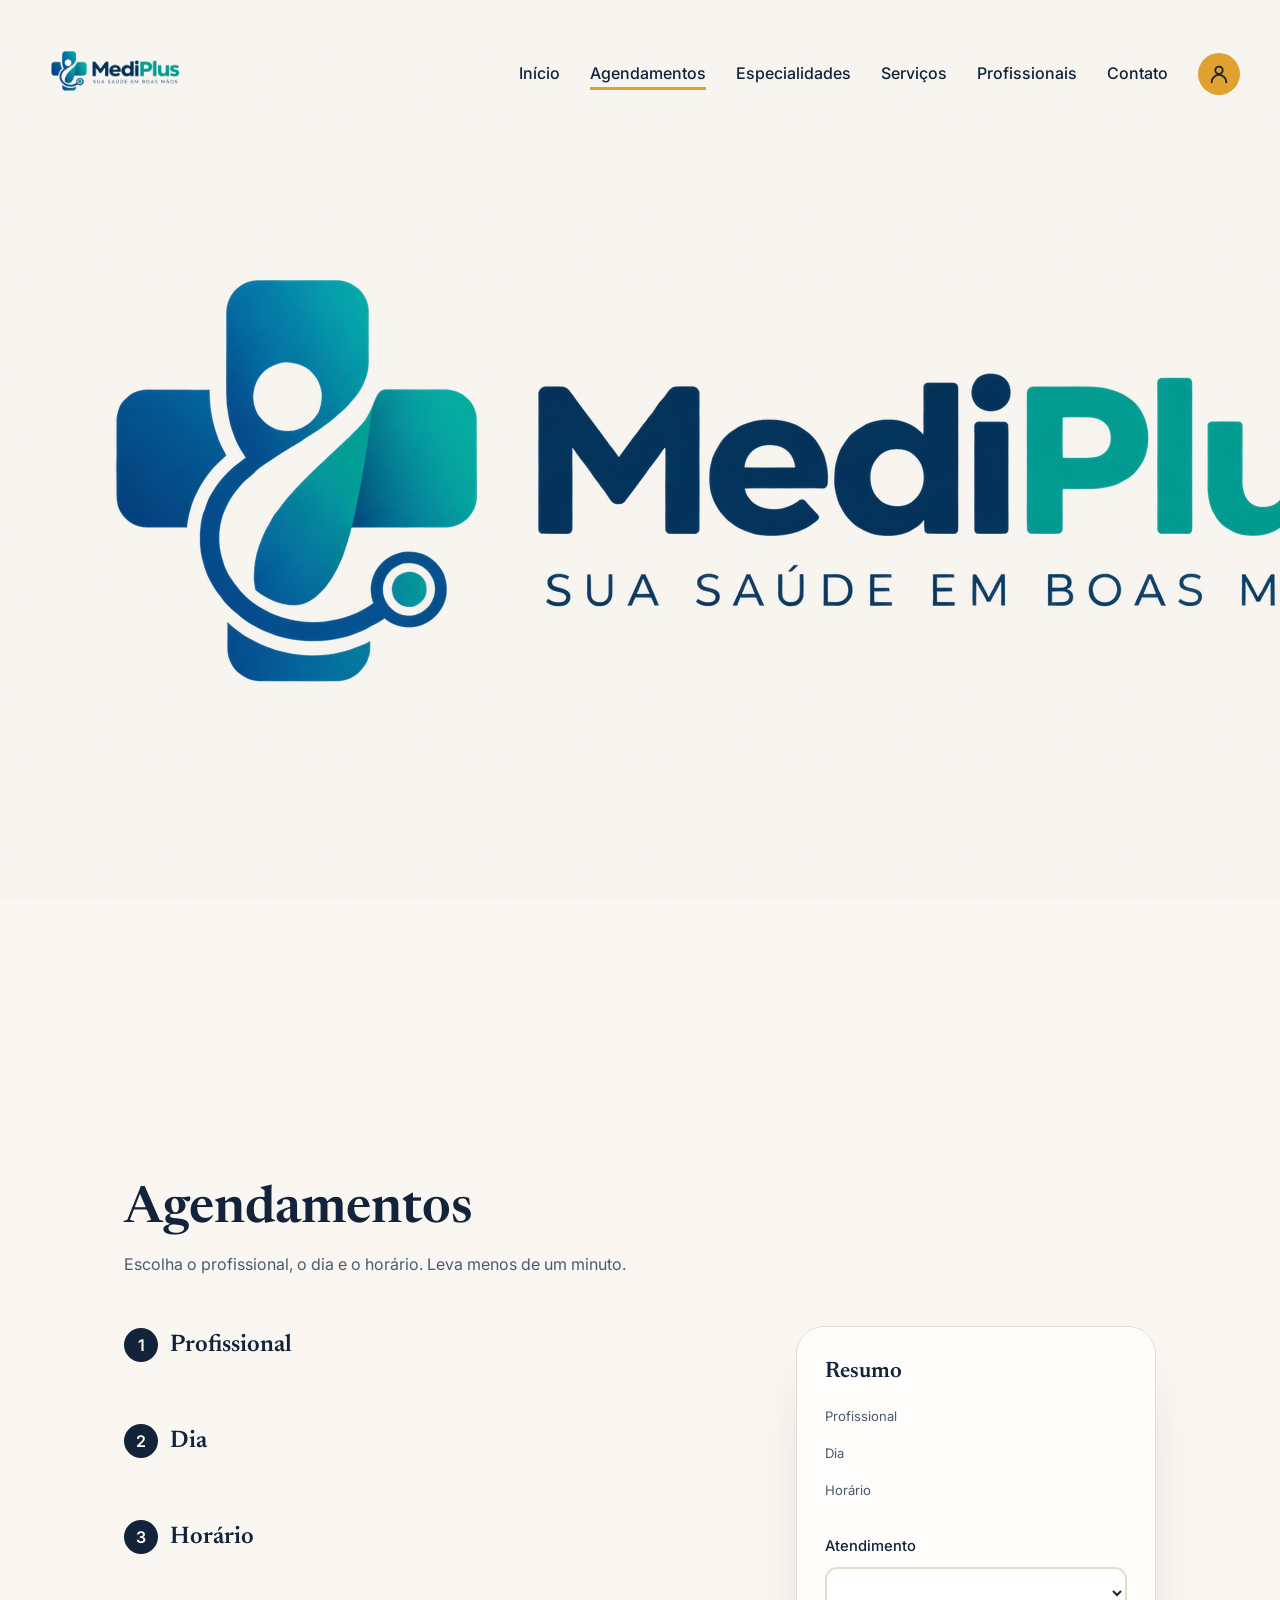
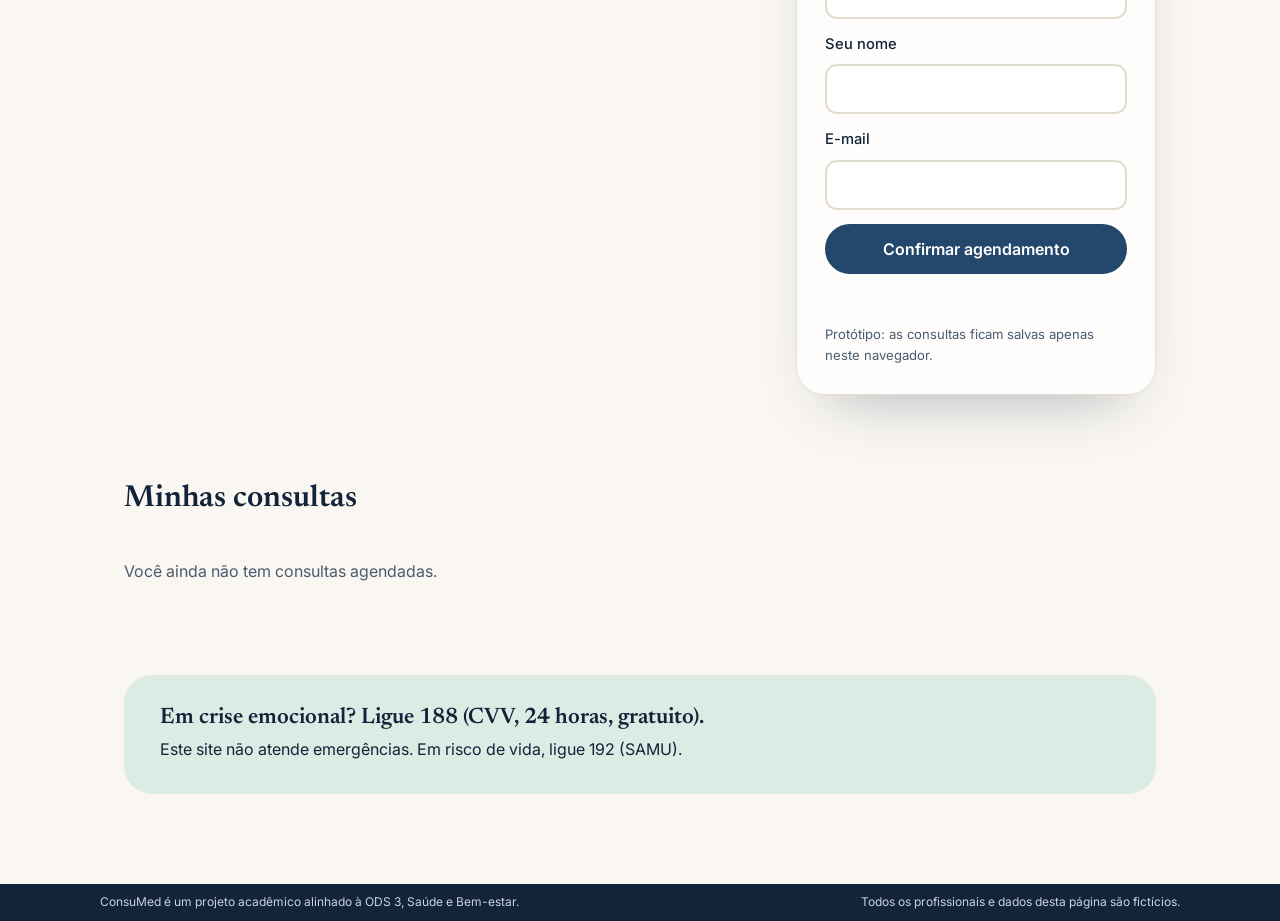
==== commit 550dc1b6: "implantação do backend" ====
--- a/agendamento.html
+++ b/agendamento.html
@@ -11,7 +11,8 @@
             href="https://fonts.googleapis.com/css2?family=Inter:ital,opsz,wght@0,14..32,100..900;1,14..32,100..900&family=Newsreader:ital,opsz,wght@0,6..72,200..800;1,6..72,200..800&display=swap"
             rel="stylesheet"
         />
-        <link rel="stylesheet" href="style.css" />
+        <link rel="stylesheet" href="style.css">
+        <img src="/imagens/logo.png" alt="...">
     </head>
  
     <body>
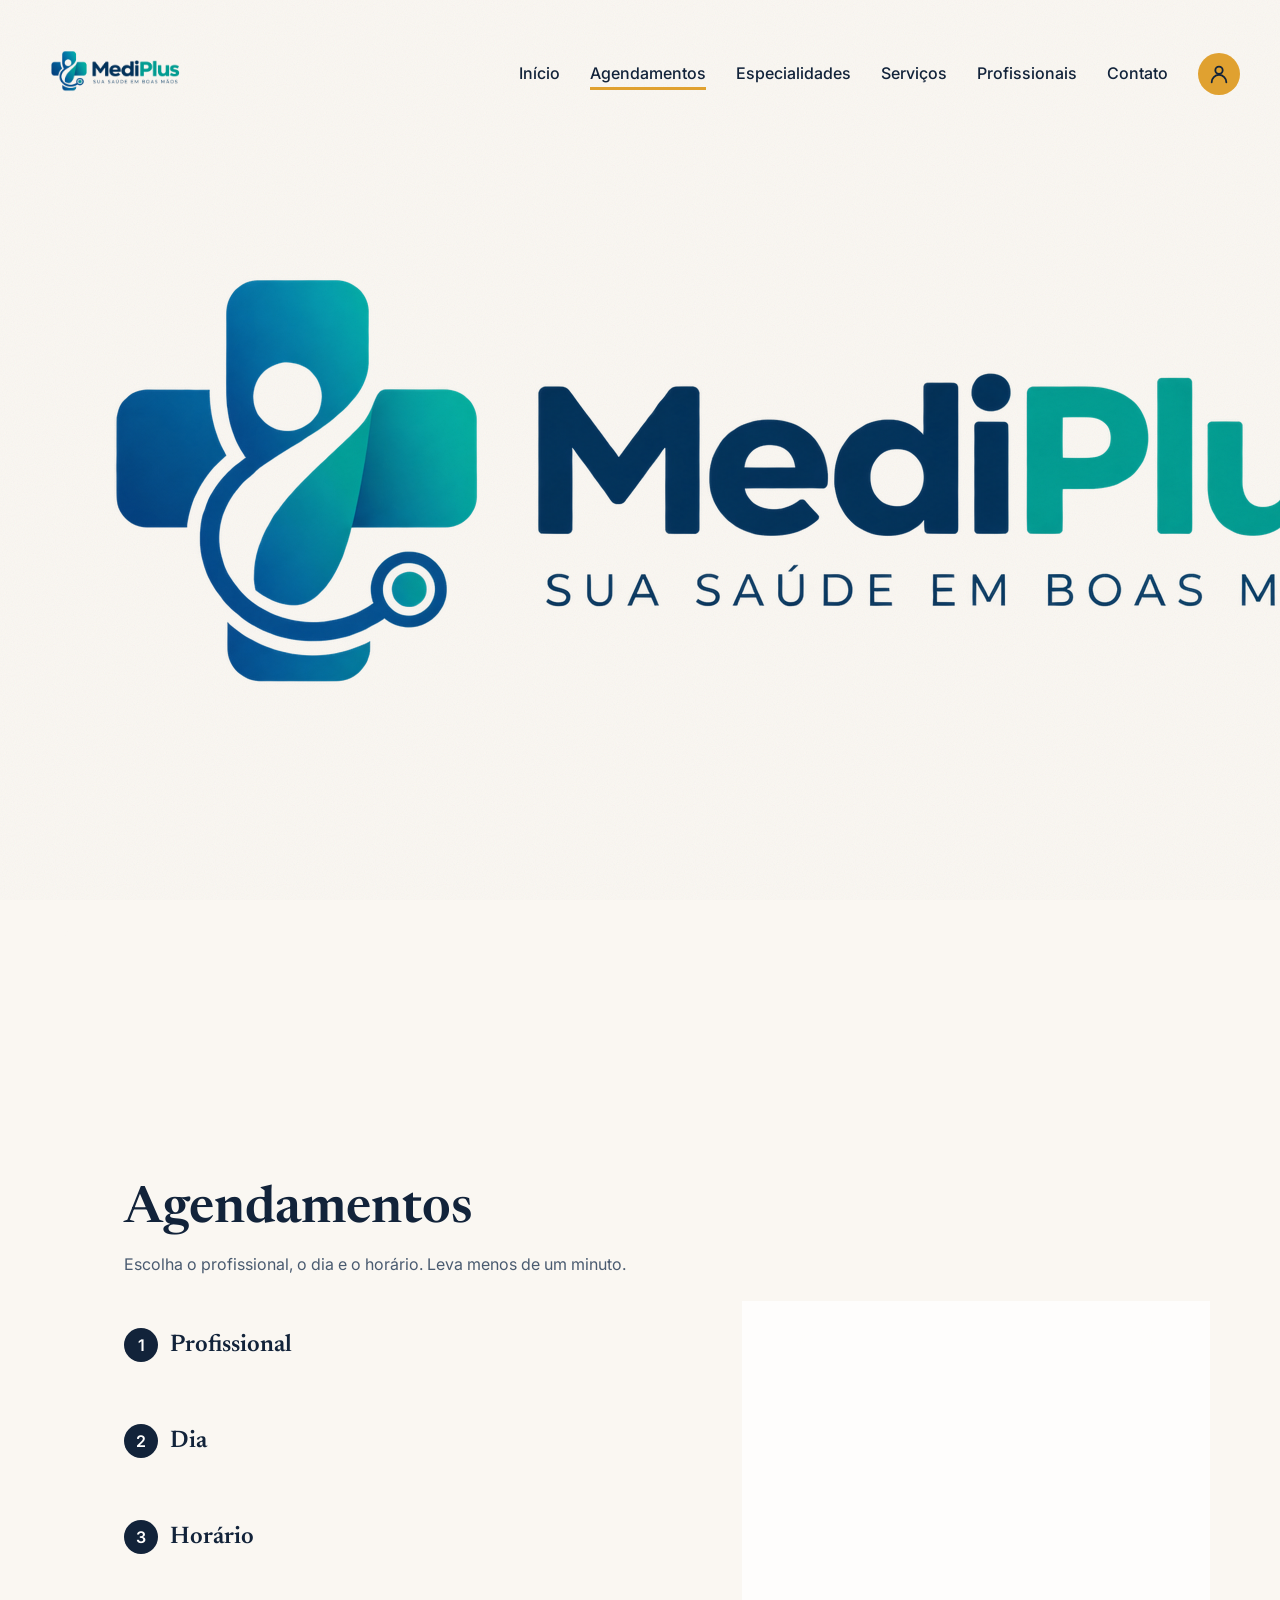
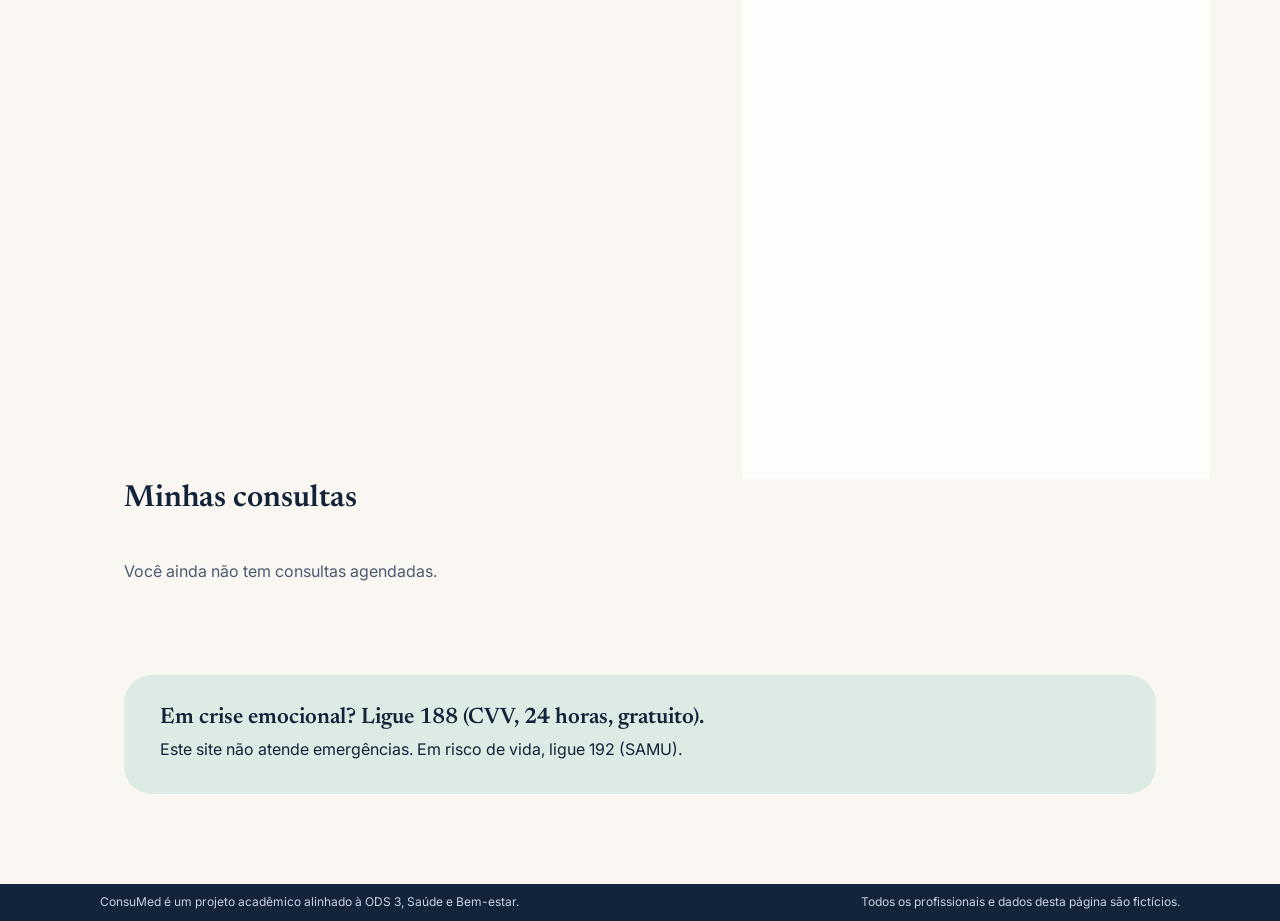
==== commit 2405ef28: "backend funcional" ====
--- a/agendamento.html
+++ b/agendamento.html
@@ -117,7 +117,7 @@
             </div>
         </footer>
  
-        <script src="dados.js" defer></script>
+        <script src="dados.js" defer></script>      
         <script src="script.js" defer></script>
         <script src="agendamento.js" defer></script>
     </body>
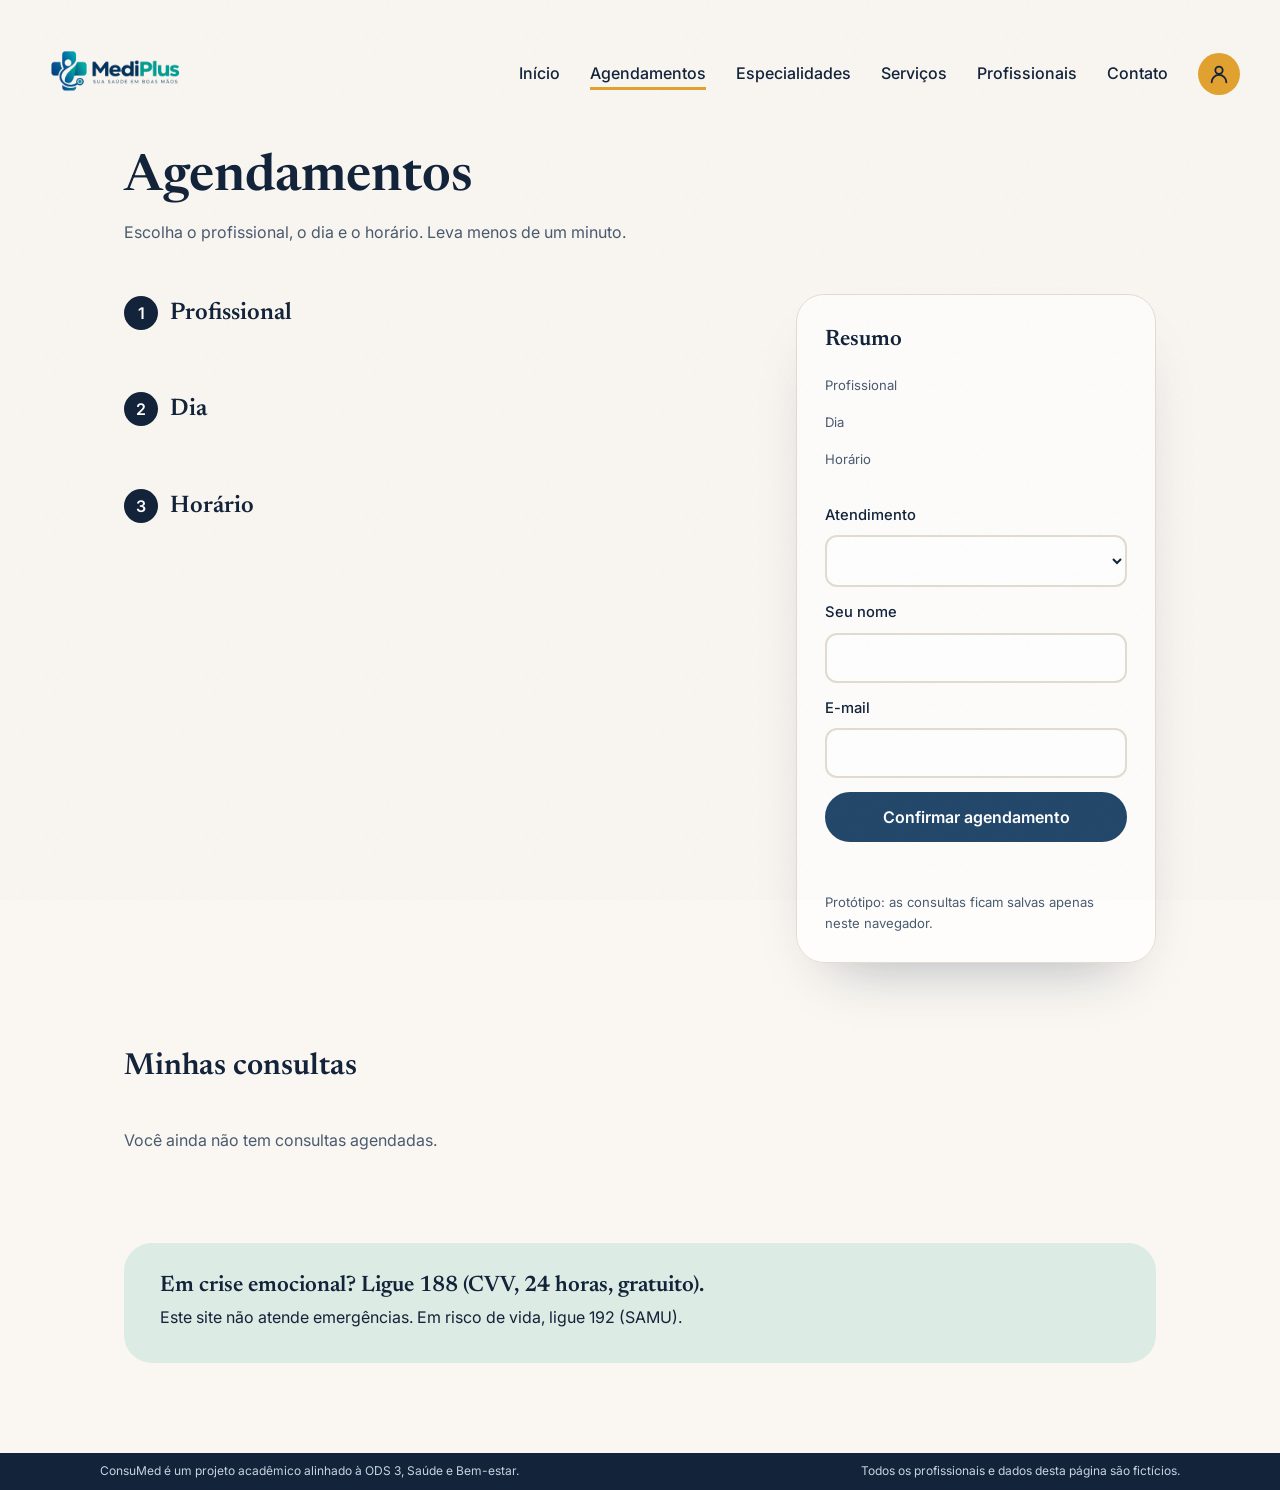
==== commit fb81efc0: "Logo duplicada Removi a logo duplicada das páginas." ====
--- a/agendamento.html
+++ b/agendamento.html
@@ -12,7 +12,6 @@
             rel="stylesheet"
         />
         <link rel="stylesheet" href="style.css">
-        <img src="/imagens/logo.png" alt="...">
     </head>
  
     <body>
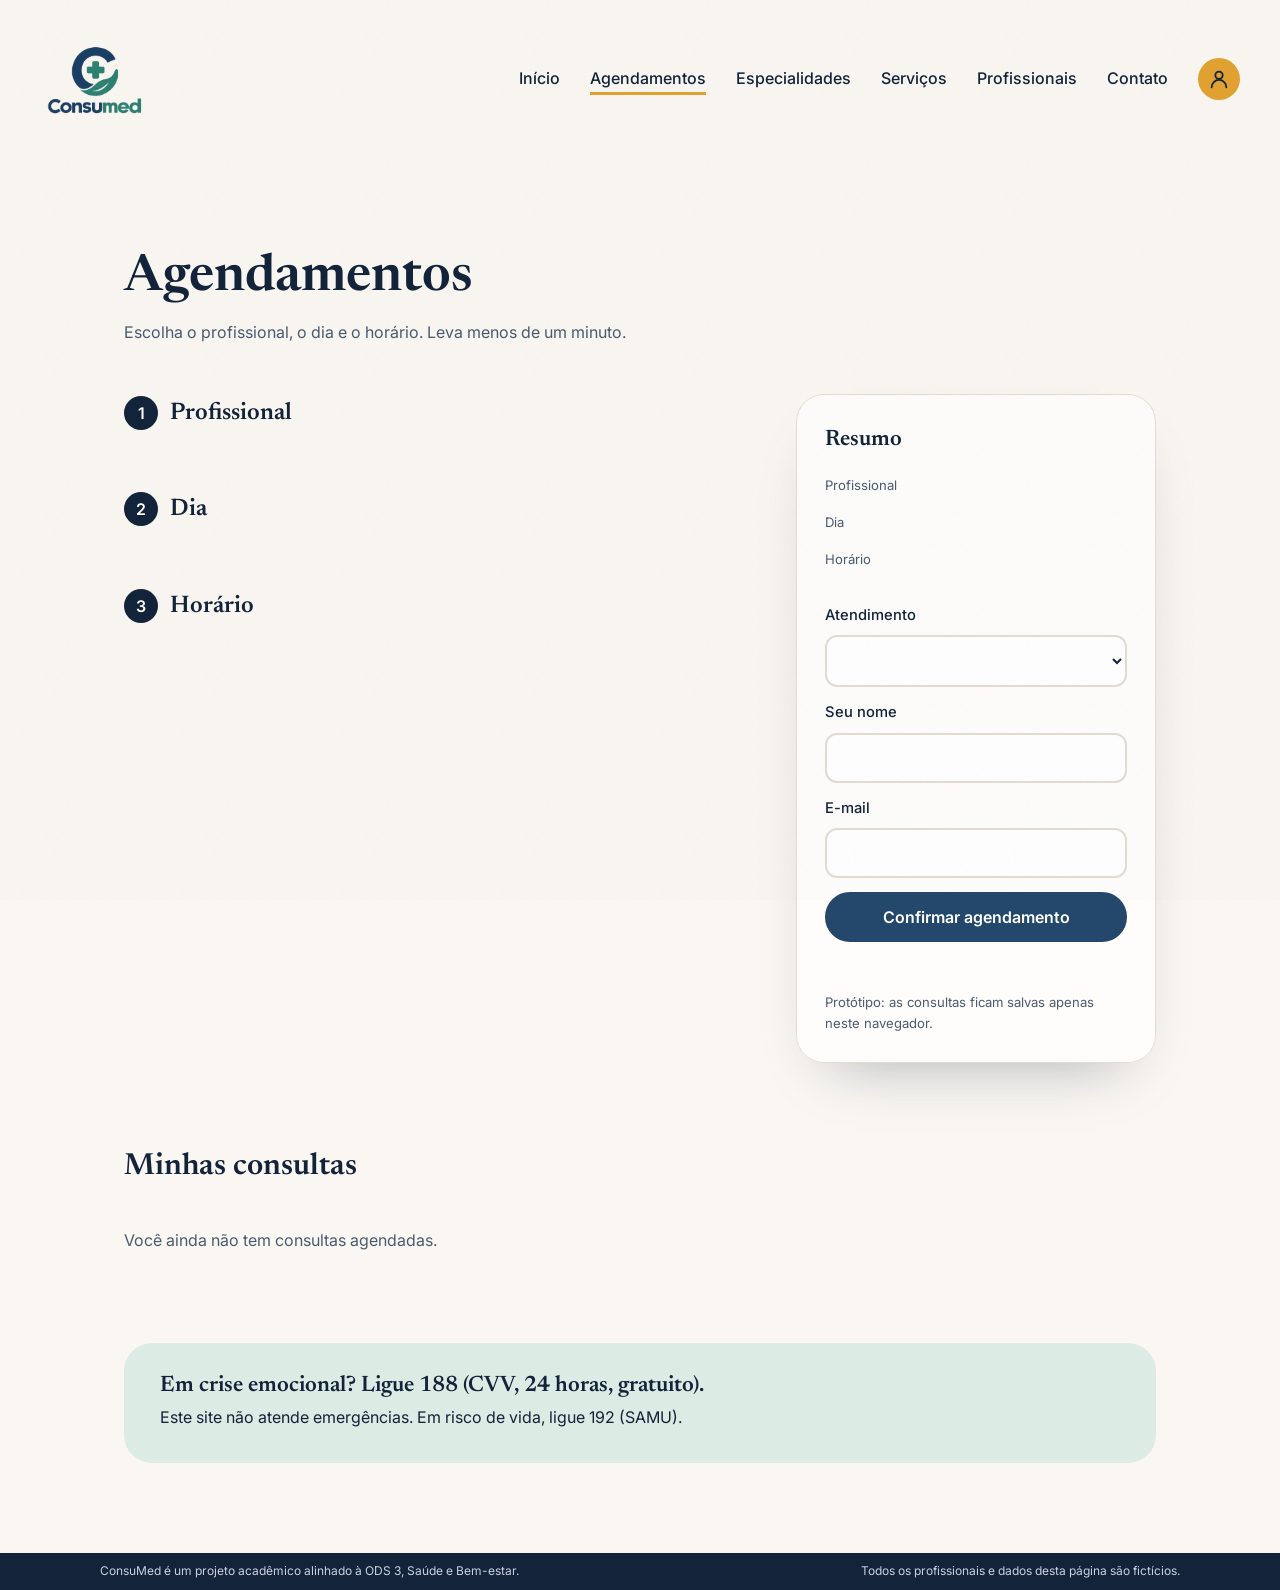
==== commit 8435ef2e: "Atualização de branding e imagem da home Ajuste na logo do site para usar o logo com nome em todas a" ====
--- a/agendamento.html
+++ b/agendamento.html
@@ -18,7 +18,7 @@
         <header class="top" id="hd">
             <div class="in">
                 <a class="logo" href="index.html">
-                    <img src="imagens/logo.png" alt="ConsuMed, página inicial" />
+                    <img src="imagens/logo_nome.png" alt="ConsuMed, página inicial" />
                 </a>
                 <nav aria-label="Principal" id="menu">
                     <a class="l" href="index.html#inicio">Início</a>
--- a/style.css
+++ b/style.css
@@ -105,7 +105,7 @@
     gap: 24px;
 }
 .logo img {
-    width: 150px;
+    width: 110px;
     display: block;
     transition: filter 0.3s ease;
 }
@@ -734,8 +734,8 @@
     gap: 4px 24px;
 }
 .pagina {
-    min-height: 70vh;
-    padding: 150px 0 0;
+    min-height: 30vh;
+    padding: 250px 0 0;
 }
 .pagina h1 {
     font-size: clamp(2.2rem, 4.5vw, 3.2rem);
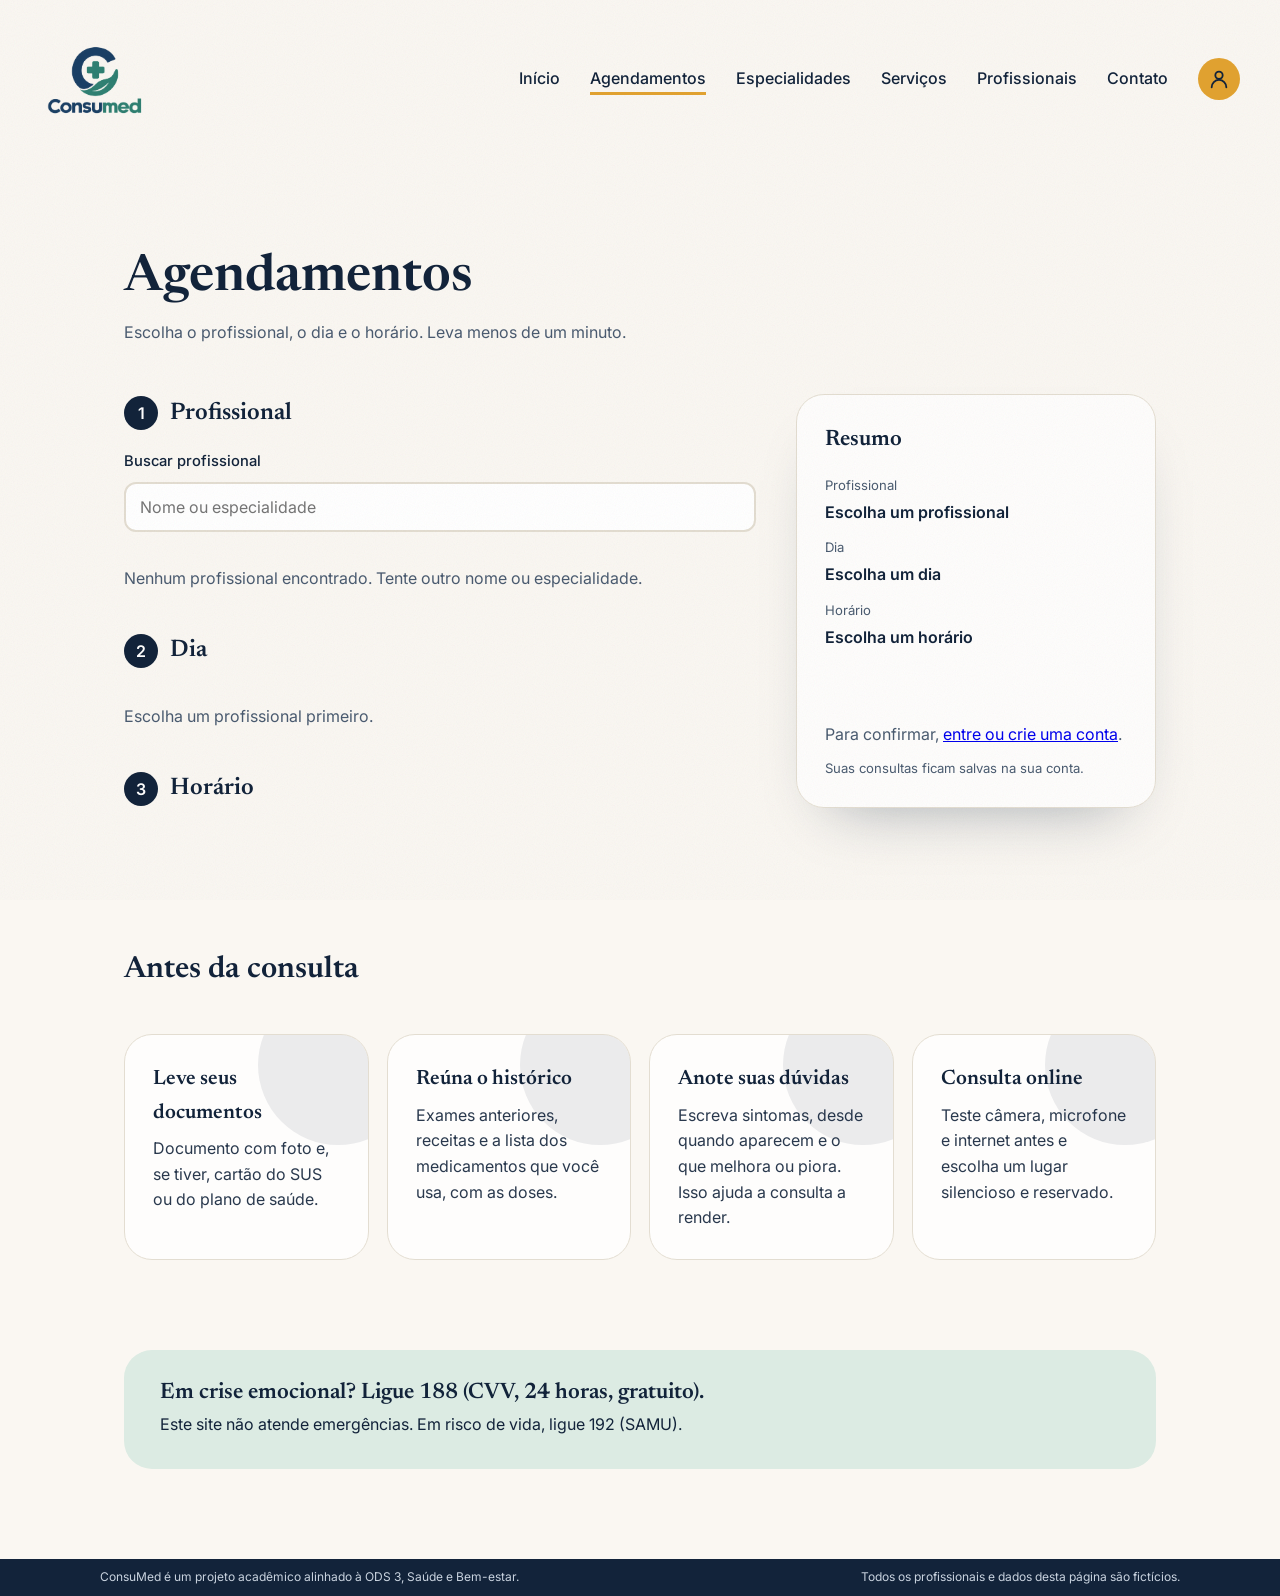
==== commit 867abf1e: "Adicionado autenticação, APIs e painel profissional. Grande adição de funcionalidades: backend reesc" ====
--- a/agendamento.html
+++ b/agendamento.html
@@ -27,7 +27,7 @@
                     <a class="l" href="index.html#servicos">Serviços</a>
                     <a class="l" href="index.html#profissionais">Profissionais</a>
                     <a class="l" href="index.html#contato">Contato</a>
-                    <a class="user" href="#" aria-label="Entrar na sua conta">
+                    <a class="user" href="login.html" aria-label="Entrar na sua conta">
                         <svg viewBox="0 0 24 24" width="22" height="22" fill="none" stroke="currentColor" stroke-width="2" stroke-linecap="round" stroke-linejoin="round" aria-hidden="true">
                             <circle cx="12" cy="8" r="4" />
                             <path d="M4 21c0-4.4 3.6-8 8-8s8 3.6 8 8" />
@@ -51,6 +51,11 @@
                             <section class="passo" aria-labelledby="p1">
                                 <h2 id="p1"><span>1</span>Profissional</h2>
                                 <p class="dica" id="filtro-aviso" hidden></p>
+                                <label for="busca-prof" class="busca">
+                                    Buscar profissional
+                                    <input id="busca-prof" type="search" list="sugestoes-prof" placeholder="Nome ou especialidade" autocomplete="off" />
+                                </label>
+                                <datalist id="sugestoes-prof"></datalist>
                                 <div class="escolhas" id="profissionais-lista"></div>
                             </section>
                             <section class="passo" aria-labelledby="p2">
@@ -80,25 +85,28 @@
                                     Atendimento
                                     <select id="atend"></select>
                                 </label>
-                                <label for="nome">
-                                    Seu nome
-                                    <input id="nome" name="nome" type="text" autocomplete="name" required />
-                                </label>
-                                <label for="email">
-                                    E-mail
-                                    <input id="email" name="email" type="email" autocomplete="email" required />
-                                </label>
                                 <button class="btn" type="submit">Confirmar agendamento</button>
                             </form>
                             <p class="aviso" id="msg" role="status"></p>
-                            <p class="nota">Protótipo: as consultas ficam salvas apenas neste navegador.</p>
+                            <p class="dica" id="aviso-login" hidden></p>
+                            <p class="nota">Suas consultas ficam salvas na sua conta.</p>
                         </aside>
                     </div>
  
-                    <section class="minhas" aria-labelledby="t-minhas">
+                    <section class="minhas" id="secao-minhas" aria-labelledby="t-minhas" hidden>
                         <h2 id="t-minhas">Minhas consultas</h2>
                         <ul class="consultas" id="minhas"></ul>
                         <p class="dica" id="sem-consultas">Você ainda não tem consultas agendadas.</p>
+                    </section>
+ 
+                    <section class="minhas" aria-labelledby="t-antes">
+                        <h2 id="t-antes">Antes da consulta</h2>
+                        <div class="info-grid">
+                            <article class="tile"><h3>Leve seus documentos</h3><p>Documento com foto e, se tiver, cartão do SUS ou do plano de saúde.</p></article>
+                            <article class="tile"><h3>Reúna o histórico</h3><p>Exames anteriores, receitas e a lista dos medicamentos que você usa, com as doses.</p></article>
+                            <article class="tile"><h3>Anote suas dúvidas</h3><p>Escreva sintomas, desde quando aparecem e o que melhora ou piora. Isso ajuda a consulta a render.</p></article>
+                            <article class="tile"><h3>Consulta online</h3><p>Teste câmera, microfone e internet antes e escolha um lugar silencioso e reservado.</p></article>
+                        </div>
                     </section>
  
                     <div class="crisis" role="note">
--- a/style.css
+++ b/style.css
@@ -274,7 +274,7 @@
     padding: 10px;
     background: rgba(255, 255, 255, 0.7);
     border: 1px solid var(--line);
-    border-radius: 999px 999px 32px 32px;
+    border-radius: 32px;
     box-shadow: 0 30px 60px -30px rgba(18, 35, 58, 0.5);
 }
 .moldura::before {
@@ -291,7 +291,7 @@
     width: 100%;
     height: 100%;
     overflow: hidden;
-    border-radius: 999px 999px 22px 22px;
+    border-radius: 22px;
     background: linear-gradient(160deg, var(--mint), var(--sky));
 }
 .foto::after {
@@ -305,7 +305,7 @@
     color: var(--muted);
     font: 500 0.95rem var(--sans);
     border: 2px dashed rgba(35, 72, 107, 0.3);
-    border-radius: 999px 999px 14px 14px;
+    border-radius: 14px;
 }
 .foto img {
     position: absolute;
@@ -1140,4 +1140,83 @@
     color: var(--muted);
     font-size: 0.92rem;
 }
+ 
+/* ===== Conta, painel e busca ===== */
+nav button.sair {
+    background: none;
+    border: 0;
+    color: inherit;
+    font: inherit;
+    font-weight: 500;
+    cursor: pointer;
+}
+nav button.sair:hover {
+    text-decoration: underline;
+    text-underline-offset: 6px;
+}
+.login {
+    max-width: 560px;
+}
+.login-caixa {
+    margin-top: 32px;
+}
+.login-caixa .tabs {
+    margin-top: 0;
+}
+.campos {
+    display: grid;
+    gap: 14px;
+}
+.campos .btn {
+    justify-self: start;
+}
+.busca {
+    margin-top: 18px;
+}
+.busca input {
+    border-color: var(--line);
+}
+.dias-semana-caixa {
+    margin: 0 0 22px;
+    padding: 0;
+    border: 0;
+}
+.dias-semana-caixa legend {
+    margin-bottom: 10px;
+    font-size: 0.82rem;
+    color: var(--muted);
+}
+.dias-semana {
+    display: flex;
+    flex-wrap: wrap;
+    gap: 8px;
+}
+.check {
+    display: flex;
+    align-items: center;
+    gap: 8px;
+    padding: 8px 14px;
+    border: 2px solid var(--line);
+    border-radius: 999px;
+    font-weight: 500;
+    cursor: pointer;
+}
+.check input {
+    width: auto;
+    min-height: 0;
+    accent-color: var(--blue);
+}
+.novo-horario {
+    display: flex;
+    gap: 10px;
+    margin-top: 14px;
+}
+.novo-horario input {
+    border-color: var(--line);
+}
+.pro.destaque {
+    box-shadow:
+        0 0 0 3px var(--amber),
+        0 20px 40px -24px rgba(18, 35, 58, 0.25);
+}
  
